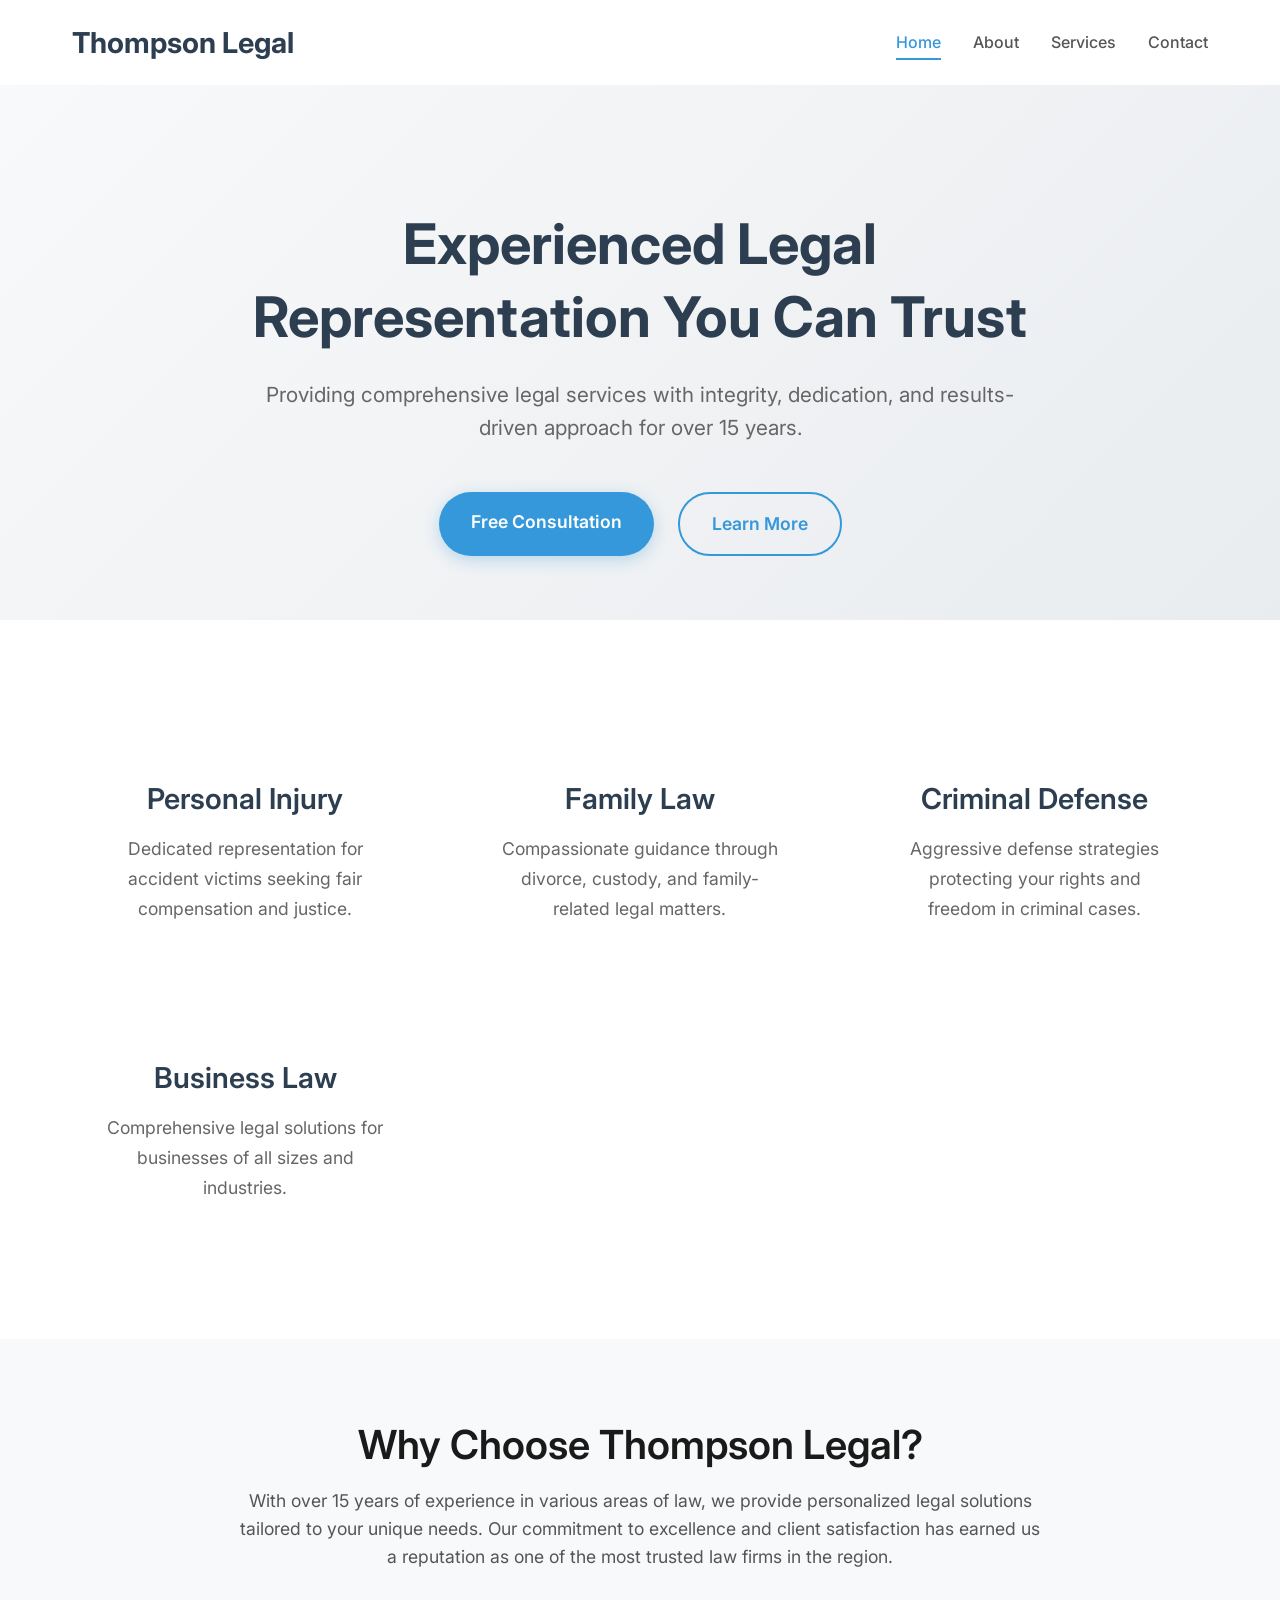
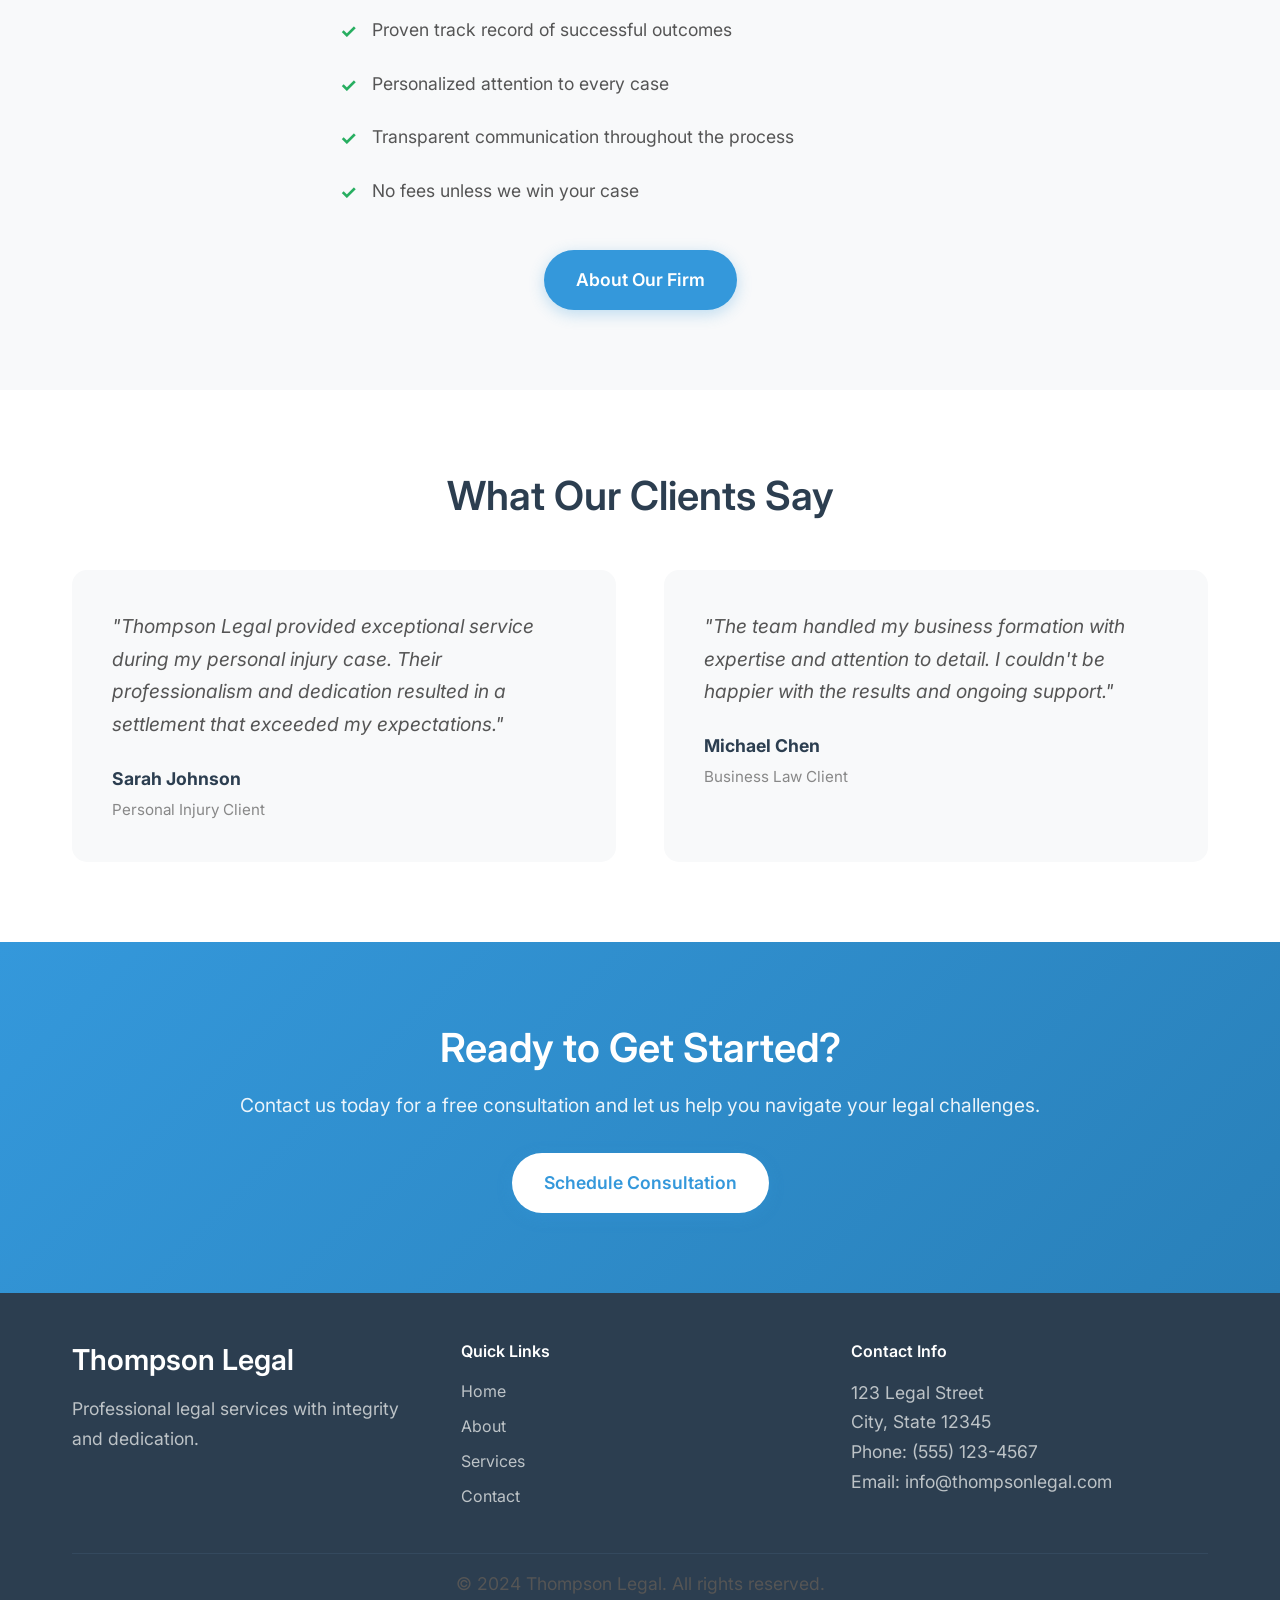
==== index.html @ a21ce9ec "Create complete lawyer website with responsive design and multiple pages Co-authored-by: clintonowus" ====
<!DOCTYPE html>
<html lang="en">
<head>
    <meta charset="UTF-8">
    <meta name="viewport" content="width=device-width, initial-scale=1.0">
    <title>Thompson Legal - Professional Legal Services</title>
    <link rel="stylesheet" href="css/style.css">
    <link href="https://fonts.googleapis.com/css2?family=Inter:wght@300;400;500;600;700&display=swap" rel="stylesheet">
</head>
<body>
    <header class="header">
        <nav class="nav">
            <div class="nav-brand">
                <h2>Thompson Legal</h2>
            </div>
            <ul class="nav-menu">
                <li><a href="index.html" class="nav-link active">Home</a></li>
                <li><a href="about.html" class="nav-link">About</a></li>
                <li><a href="services.html" class="nav-link">Services</a></li>
                <li><a href="contact.html" class="nav-link">Contact</a></li>
            </ul>
            <div class="nav-toggle">
                <span></span>
                <span></span>
                <span></span>
            </div>
        </nav>
    </header>

    <main>
        <section class="hero">
            <div class="container">
                <div class="hero-content">
                    <h1 class="hero-title">Experienced Legal Representation You Can Trust</h1>
                    <p class="hero-subtitle">Providing comprehensive legal services with integrity, dedication, and results-driven approach for over 15 years.</p>
                    <div class="hero-actions">
                        <a href="contact.html" class="btn-primary">Free Consultation</a>
                        <a href="about.html" class="btn-secondary">Learn More</a>
                    </div>
                </div>
            </div>
        </section>

        <section class="features">
            <div class="container">
                <div class="features-grid">
                    <div class="feature">
                        <h3>Personal Injury</h3>
                        <p>Dedicated representation for accident victims seeking fair compensation and justice.</p>
                    </div>
                    <div class="feature">
                        <h3>Family Law</h3>
                        <p>Compassionate guidance through divorce, custody, and family-related legal matters.</p>
                    </div>
                    <div class="feature">
                        <h3>Criminal Defense</h3>
                        <p>Aggressive defense strategies protecting your rights and freedom in criminal cases.</p>
                    </div>
                    <div class="feature">
                        <h3>Business Law</h3>
                        <p>Comprehensive legal solutions for businesses of all sizes and industries.</p>
                    </div>
                </div>
            </div>
        </section>

        <section class="about-preview">
            <div class="container">
                <div class="about-content">
                    <div class="about-text">
                        <h2>Why Choose Thompson Legal?</h2>
                        <p>With over 15 years of experience in various areas of law, we provide personalized legal solutions tailored to your unique needs. Our commitment to excellence and client satisfaction has earned us a reputation as one of the most trusted law firms in the region.</p>
                        <ul class="about-points">
                            <li>Proven track record of successful outcomes</li>
                            <li>Personalized attention to every case</li>
                            <li>Transparent communication throughout the process</li>
                            <li>No fees unless we win your case</li>
                        </ul>
                        <a href="about.html" class="btn-primary">About Our Firm</a>
                    </div>
                </div>
            </div>
        </section>

        <section class="testimonials">
            <div class="container">
                <h2 class="section-title">What Our Clients Say</h2>
                <div class="testimonials-grid">
                    <div class="testimonial">
                        <p>"Thompson Legal provided exceptional service during my personal injury case. Their professionalism and dedication resulted in a settlement that exceeded my expectations."</p>
                        <div class="testimonial-author">
                            <strong>Sarah Johnson</strong>
                            <span>Personal Injury Client</span>
                        </div>
                    </div>
                    <div class="testimonial">
                        <p>"The team handled my business formation with expertise and attention to detail. I couldn't be happier with the results and ongoing support."</p>
                        <div class="testimonial-author">
                            <strong>Michael Chen</strong>
                            <span>Business Law Client</span>
                        </div>
                    </div>
                </div>
            </div>
        </section>

        <section class="cta">
            <div class="container">
                <div class="cta-content">
                    <h2>Ready to Get Started?</h2>
                    <p>Contact us today for a free consultation and let us help you navigate your legal challenges.</p>
                    <a href="contact.html" class="btn-primary">Schedule Consultation</a>
                </div>
            </div>
        </section>
    </main>

    <footer class="footer">
        <div class="container">
            <div class="footer-content">
                <div class="footer-section">
                    <h3>Thompson Legal</h3>
                    <p>Professional legal services with integrity and dedication.</p>
                </div>
                <div class="footer-section">
                    <h4>Quick Links</h4>
                    <ul>
                        <li><a href="index.html">Home</a></li>
                        <li><a href="about.html">About</a></li>
                        <li><a href="services.html">Services</a></li>
                        <li><a href="contact.html">Contact</a></li>
                    </ul>
                </div>
                <div class="footer-section">
                    <h4>Contact Info</h4>
                    <p>123 Legal Street<br>City, State 12345<br>Phone: (555) 123-4567<br>Email: info@thompsonlegal.com</p>
                </div>
            </div>
            <div class="footer-bottom">
                <p>&copy; 2024 Thompson Legal. All rights reserved.</p>
            </div>
        </div>
    </footer>

    <script src="js/script.js"></script>
</body>
</html>
---- css/style.css ----
/* Reset and Base Styles */
* {
    margin: 0;
    padding: 0;
    box-sizing: border-box;
}

body {
    font-family: 'Inter', -apple-system, BlinkMacSystemFont, 'Segoe UI', Roboto, sans-serif;
    line-height: 1.6;
    color: #2c3e50;
    background-color: #ffffff;
    overflow-x: hidden;
}

/* Container */
.container {
    max-width: 1200px;
    margin: 0 auto;
    padding: 0 2rem;
}

/* Typography */
h1, h2, h3, h4, h5, h6 {
    font-weight: 600;
    line-height: 1.3;
    margin-bottom: 1rem;
    color: #1a1a1a;
}

h1 {
    font-size: 3.5rem;
    font-weight: 700;
}

h2 {
    font-size: 2.5rem;
}

h3 {
    font-size: 1.8rem;
}

p {
    margin-bottom: 1.5rem;
    color: #555;
    font-size: 1.1rem;
}

/* Header */
.header {
    background: rgba(255, 255, 255, 0.95);
    backdrop-filter: blur(10px);
    position: fixed;
    top: 0;
    width: 100%;
    z-index: 1000;
    padding: 0.5rem 0;
    transition: all 0.3s ease;
}

.nav {
    display: flex;
    justify-content: space-between;
    align-items: center;
    padding: 1rem 2rem;
    max-width: 1200px;
    margin: 0 auto;
}

.nav-brand h2 {
    color: #2c3e50;
    font-size: 1.8rem;
    font-weight: 700;
    margin: 0;
}

.nav-menu {
    display: flex;
    list-style: none;
    gap: 2rem;
}

.nav-link {
    text-decoration: none;
    color: #555;
    font-weight: 500;
    transition: color 0.3s ease;
    padding: 0.5rem 0;
    position: relative;
}

.nav-link:hover,
.nav-link.active {
    color: #3498db;
}

.nav-link::after {
    content: '';
    position: absolute;
    bottom: 0;
    left: 0;
    width: 0;
    height: 2px;
    background: #3498db;
    transition: width 0.3s ease;
}

.nav-link:hover::after,
.nav-link.active::after {
    width: 100%;
}

.nav-toggle {
    display: none;
    flex-direction: column;
    cursor: pointer;
}

.nav-toggle span {
    width: 25px;
    height: 3px;
    background: #2c3e50;
    margin: 3px 0;
    transition: 0.3s;
}

/* Hero Section */
.hero {
    background: linear-gradient(135deg, #f8f9fa 0%, #e9ecef 100%);
    padding: 8rem 0 4rem;
    margin-top: 80px;
    text-align: center;
}

.hero-content {
    max-width: 800px;
    margin: 0 auto;
}

.hero-title {
    margin-bottom: 1.5rem;
    color: #2c3e50;
}

.hero-subtitle {
    font-size: 1.3rem;
    margin-bottom: 3rem;
    color: #666;
    font-weight: 400;
}

.hero-actions {
    display: flex;
    gap: 1.5rem;
    justify-content: center;
    flex-wrap: wrap;
}

/* Buttons */
.btn-primary,
.btn-secondary {
    display: inline-block;
    padding: 1rem 2rem;
    text-decoration: none;
    font-weight: 600;
    border-radius: 50px;
    transition: all 0.3s ease;
    font-size: 1.1rem;
    border: none;
    cursor: pointer;
}

.btn-primary {
    background: #3498db;
    color: white;
    box-shadow: 0 4px 15px rgba(52, 152, 219, 0.3);
}

.btn-primary:hover {
    background: #2980b9;
    transform: translateY(-2px);
    box-shadow: 0 6px 20px rgba(52, 152, 219, 0.4);
}

.btn-secondary {
    background: transparent;
    color: #3498db;
    border: 2px solid #3498db;
}

.btn-secondary:hover {
    background: #3498db;
    color: white;
    transform: translateY(-2px);
}

/* Features Section */
.features {
    padding: 5rem 0;
    background: white;
}

.features-grid {
    display: grid;
    grid-template-columns: repeat(auto-fit, minmax(280px, 1fr));
    gap: 3rem;
    margin-top: 3rem;
}

.feature {
    text-align: center;
    padding: 2rem;
    transition: transform 0.3s ease;
}

.feature:hover {
    transform: translateY(-5px);
}

.feature h3 {
    color: #2c3e50;
    margin-bottom: 1rem;
}

.feature p {
    color: #666;
    line-height: 1.7;
}

/* About Preview */
.about-preview {
    padding: 5rem 0;
    background: #f8f9fa;
}

.about-content {
    max-width: 800px;
    margin: 0 auto;
    text-align: center;
}

.about-points {
    list-style: none;
    margin: 2rem 0;
    text-align: left;
    max-width: 600px;
    margin-left: auto;
    margin-right: auto;
}

.about-points li {
    padding: 0.8rem 0;
    padding-left: 2rem;
    position: relative;
    color: #555;
    font-size: 1.1rem;
}

.about-points li::before {
    content: '✓';
    position: absolute;
    left: 0;
    color: #27ae60;
    font-weight: bold;
    font-size: 1.2rem;
}

/* Testimonials */
.testimonials {
    padding: 5rem 0;
    background: white;
}

.section-title {
    text-align: center;
    margin-bottom: 3rem;
    color: #2c3e50;
}

.testimonials-grid {
    display: grid;
    grid-template-columns: repeat(auto-fit, minmax(400px, 1fr));
    gap: 3rem;
    margin-top: 3rem;
}

.testimonial {
    background: #f8f9fa;
    padding: 2.5rem;
    border-radius: 15px;
    transition: transform 0.3s ease;
}

.testimonial:hover {
    transform: translateY(-5px);
}

.testimonial p {
    font-style: italic;
    font-size: 1.2rem;
    margin-bottom: 1.5rem;
    color: #555;
    line-height: 1.7;
}

.testimonial-author strong {
    color: #2c3e50;
    font-size: 1.1rem;
}

.testimonial-author span {
    color: #888;
    font-size: 0.95rem;
    display: block;
    margin-top: 0.3rem;
}

/* CTA Section */
.cta {
    padding: 5rem 0;
    background: linear-gradient(135deg, #3498db 0%, #2980b9 100%);
    text-align: center;
    color: white;
}

.cta-content h2 {
    color: white;
    margin-bottom: 1rem;
}

.cta-content p {
    color: rgba(255, 255, 255, 0.9);
    font-size: 1.2rem;
    margin-bottom: 2rem;
}

.cta .btn-primary {
    background: white;
    color: #3498db;
}

.cta .btn-primary:hover {
    background: #f8f9fa;
    transform: translateY(-2px);
}

/* Footer */
.footer {
    background: #2c3e50;
    color: white;
    padding: 3rem 0 1rem;
}

.footer-content {
    display: grid;
    grid-template-columns: repeat(auto-fit, minmax(250px, 1fr));
    gap: 2rem;
    margin-bottom: 2rem;
}

.footer-section h3,
.footer-section h4 {
    color: white;
    margin-bottom: 1rem;
}

.footer-section p,
.footer-section li {
    color: #bdc3c7;
    line-height: 1.7;
}

.footer-section ul {
    list-style: none;
}

.footer-section ul li {
    margin-bottom: 0.5rem;
}

.footer-section a {
    color: #bdc3c7;
    text-decoration: none;
    transition: color 0.3s ease;
}

.footer-section a:hover {
    color: #3498db;
}

.footer-bottom {
    border-top: 1px solid #34495e;
    padding-top: 1rem;
    text-align: center;
    color: #95a5a6;
}

/* About Page Styles */
.about-detailed {
    padding: 5rem 0;
    background: white;
}

.about-intro {
    max-width: 800px;
    margin: 0 auto;
    text-align: center;
}

.team {
    padding: 5rem 0;
    background: #f8f9fa;
}

.team-grid {
    display: grid;
    grid-template-columns: repeat(auto-fit, minmax(350px, 1fr));
    gap: 3rem;
    margin-top: 3rem;
}

.team-member {
    background: white;
    padding: 2.5rem;
    border-radius: 15px;
    text-align: center;
    transition: transform 0.3s ease;
}

.team-member:hover {
    transform: translateY(-5px);
}

.team-member h3 {
    color: #2c3e50;
    margin-bottom: 0.5rem;
}

.team-member h4 {
    color: #3498db;
    font-size: 1.2rem;
    margin-bottom: 1rem;
}

.member-credentials {
    margin-top: 1.5rem;
    display: flex;
    flex-direction: column;
    gap: 0.5rem;
}

.member-credentials span {
    background: #e9ecef;
    padding: 0.3rem 0.8rem;
    border-radius: 20px;
    font-size: 0.9rem;
    color: #555;
}

.values {
    padding: 5rem 0;
    background: white;
}

.values-grid {
    display: grid;
    grid-template-columns: repeat(auto-fit, minmax(250px, 1fr));
    gap: 3rem;
    margin-top: 3rem;
}

.value {
    text-align: center;
    padding: 2rem;
}

.value h3 {
    color: #2c3e50;
    margin-bottom: 1rem;
}

.achievements {
    padding: 5rem 0;
    background: #f8f9fa;
}

.achievements-grid {
    display: grid;
    grid-template-columns: repeat(auto-fit, minmax(250px, 1fr));
    gap: 2rem;
    margin-top: 3rem;
}

.achievement {
    background: white;
    padding: 2rem;
    border-radius: 10px;
    text-align: center;
    transition: transform 0.3s ease;
}

.achievement:hover {
    transform: translateY(-3px);
}

.achievement h3 {
    color: #3498db;
    margin-bottom: 1rem;
    font-size: 1.3rem;
}

/* Services Page Styles */
.services-overview {
    padding: 5rem 0;
    background: white;
}

.service-detailed {
    margin-bottom: 4rem;
    padding-bottom: 3rem;
    border-bottom: 1px solid #e9ecef;
}

.service-detailed:last-child {
    border-bottom: none;
    margin-bottom: 0;
}

.service-detailed h2 {
    color: #2c3e50;
    margin-bottom: 1.5rem;
}

.service-features {
    display: grid;
    grid-template-columns: repeat(auto-fit, minmax(300px, 1fr));
    gap: 3rem;
    margin-top: 2rem;
}

.service-list ul,
.service-process ul,
.service-benefits ul,
.service-approach ul,
.service-value ul {
    list-style: none;
    margin-top: 1rem;
}

.service-list li,
.service-process li,
.service-benefits li,
.service-approach li,
.service-value li {
    padding: 0.5rem 0;
    padding-left: 1.5rem;
    position: relative;
    color: #555;
}

.service-list li::before,
.service-process li::before,
.service-benefits li::before,
.service-approach li::before,
.service-value li::before {
    content: '•';
    position: absolute;
    left: 0;
    color: #3498db;
    font-weight: bold;
    font-size: 1.2rem;
}

.consultation-info {
    padding: 5rem 0;
    background: #f8f9fa;
}

.consultation-details {
    display: grid;
    grid-template-columns: 2fr 1fr;
    gap: 4rem;
    margin-top: 3rem;
}

.consultation-list {
    list-style: none;
    margin: 2rem 0;
}

.consultation-list li {
    padding: 0.8rem 0;
    padding-left: 2rem;
    position: relative;
    color: #555;
}

.consultation-list li::before {
    content: '✓';
    position: absolute;
    left: 0;
    color: #27ae60;
    font-weight: bold;
}

.consultation-cta {
    background: white;
    padding: 2rem;
    border-radius: 15px;
    text-align: center;
}

.contact-options {
    display: flex;
    flex-direction: column;
    gap: 1rem;
    margin-top: 2rem;
}

/* Contact Page Styles */
.contact-main {
    padding: 5rem 0;
    background: white;
}

.contact-grid {
    display: grid;
    grid-template-columns: 1fr 1fr;
    gap: 4rem;
    margin-top: 3rem;
}

.contact-details {
    margin-top: 2rem;
}

.contact-item {
    margin-bottom: 2rem;
    padding-bottom: 1.5rem;
    border-bottom: 1px solid #e9ecef;
}

.contact-item:last-child {
    border-bottom: none;
}

.contact-item h3 {
    color: #2c3e50;
    margin-bottom: 0.5rem;
    font-size: 1.2rem;
}

.contact-item a {
    color: #3498db;
    text-decoration: none;
}

.contact-item a:hover {
    text-decoration: underline;
}

.emergency-contact {
    background: #f8f9fa;
    padding: 2rem;
    border-radius: 10px;
    margin-top: 2rem;
}

.emergency-contact h3 {
    color: #e74c3c;
    margin-bottom: 1rem;
}

/* Contact Form Styles */
.contact-form {
    background: #f8f9fa;
    padding: 2.5rem;
    border-radius: 15px;
}

.form-group {
    margin-bottom: 1.5rem;
}

.form-group label {
    display: block;
    margin-bottom: 0.5rem;
    color: #2c3e50;
    font-weight: 500;
}

.form-group input,
.form-group select,
.form-group textarea {
    width: 100%;
    padding: 1rem;
    border: 2px solid #e9ecef;
    border-radius: 8px;
    font-size: 1rem;
    transition: border-color 0.3s ease;
    font-family: 'Inter', sans-serif;
}

.form-group input:focus,
.form-group select:focus,
.form-group textarea:focus {
    outline: none;
    border-color: #3498db;
}

.form-group textarea {
    resize: vertical;
    min-height: 120px;
}

.checkbox-group {
    display: flex;
    align-items: flex-start;
    gap: 1rem;
}

.checkbox-label {
    display: flex;
    align-items: flex-start;
    gap: 0.8rem;
    cursor: pointer;
    font-size: 0.95rem;
    line-height: 1.5;
}

.checkbox-label input[type="checkbox"] {
    width: auto;
    margin: 0;
}

.form-submit {
    width: 100%;
    margin-top: 1rem;
}

.consultation-reminder {
    padding: 5rem 0;
    background: #f8f9fa;
}

.consultation-content {
    text-align: center;
    max-width: 800px;
    margin: 0 auto;
}

.consultation-benefits {
    display: grid;
    grid-template-columns: repeat(auto-fit, minmax(200px, 1fr));
    gap: 2rem;
    margin-top: 3rem;
}

.benefit {
    background: white;
    padding: 2rem;
    border-radius: 10px;
    text-align: center;
}

.benefit h3 {
    color: #3498db;
    margin-bottom: 1rem;
}

/* Responsive Design */
@media (max-width: 768px) {
    .nav-menu {
        position: fixed;
        left: -100%;
        top: 70px;
        flex-direction: column;
        background-color: white;
        width: 100%;
        text-align: center;
        transition: 0.3s;
        box-shadow: 0 10px 27px rgba(0, 0, 0, 0.05);
        padding: 2rem 0;
    }

    .nav-menu.active {
        left: 0;
    }

    .nav-toggle {
        display: flex;
    }

    .hero {
        padding: 6rem 0 3rem;
    }

    .hero-title {
        font-size: 2.5rem;
    }

    .hero-subtitle {
        font-size: 1.1rem;
    }

    .hero-actions {
        flex-direction: column;
        align-items: center;
    }

    .btn-primary,
    .btn-secondary {
        width: 200px;
    }

    .features-grid {
        grid-template-columns: 1fr;
        gap: 2rem;
    }

    .testimonials-grid {
        grid-template-columns: 1fr;
        gap: 2rem;
    }

    .team-grid {
        grid-template-columns: 1fr;
        gap: 2rem;
    }

    .consultation-details {
        grid-template-columns: 1fr;
        gap: 2rem;
    }

    .contact-grid {
        grid-template-columns: 1fr;
        gap: 3rem;
    }

    .service-features {
        grid-template-columns: 1fr;
        gap: 2rem;
    }

    .consultation-benefits {
        grid-template-columns: 1fr;
        gap: 1.5rem;
    }

    .contact-options {
        flex-direction: column;
    }

    .container {
        padding: 0 1rem;
    }
}

@media (max-width: 480px) {
    .hero-title {
        font-size: 2rem;
    }

    h2 {
        font-size: 2rem;
    }

    .testimonial {
        padding: 1.5rem;
    }

    .about-points {
        text-align: center;
    }

    .team-member {
        padding: 1.5rem;
    }

    .contact-form {
        padding: 1.5rem;
    }

    .member-credentials {
        align-items: center;
    }
}
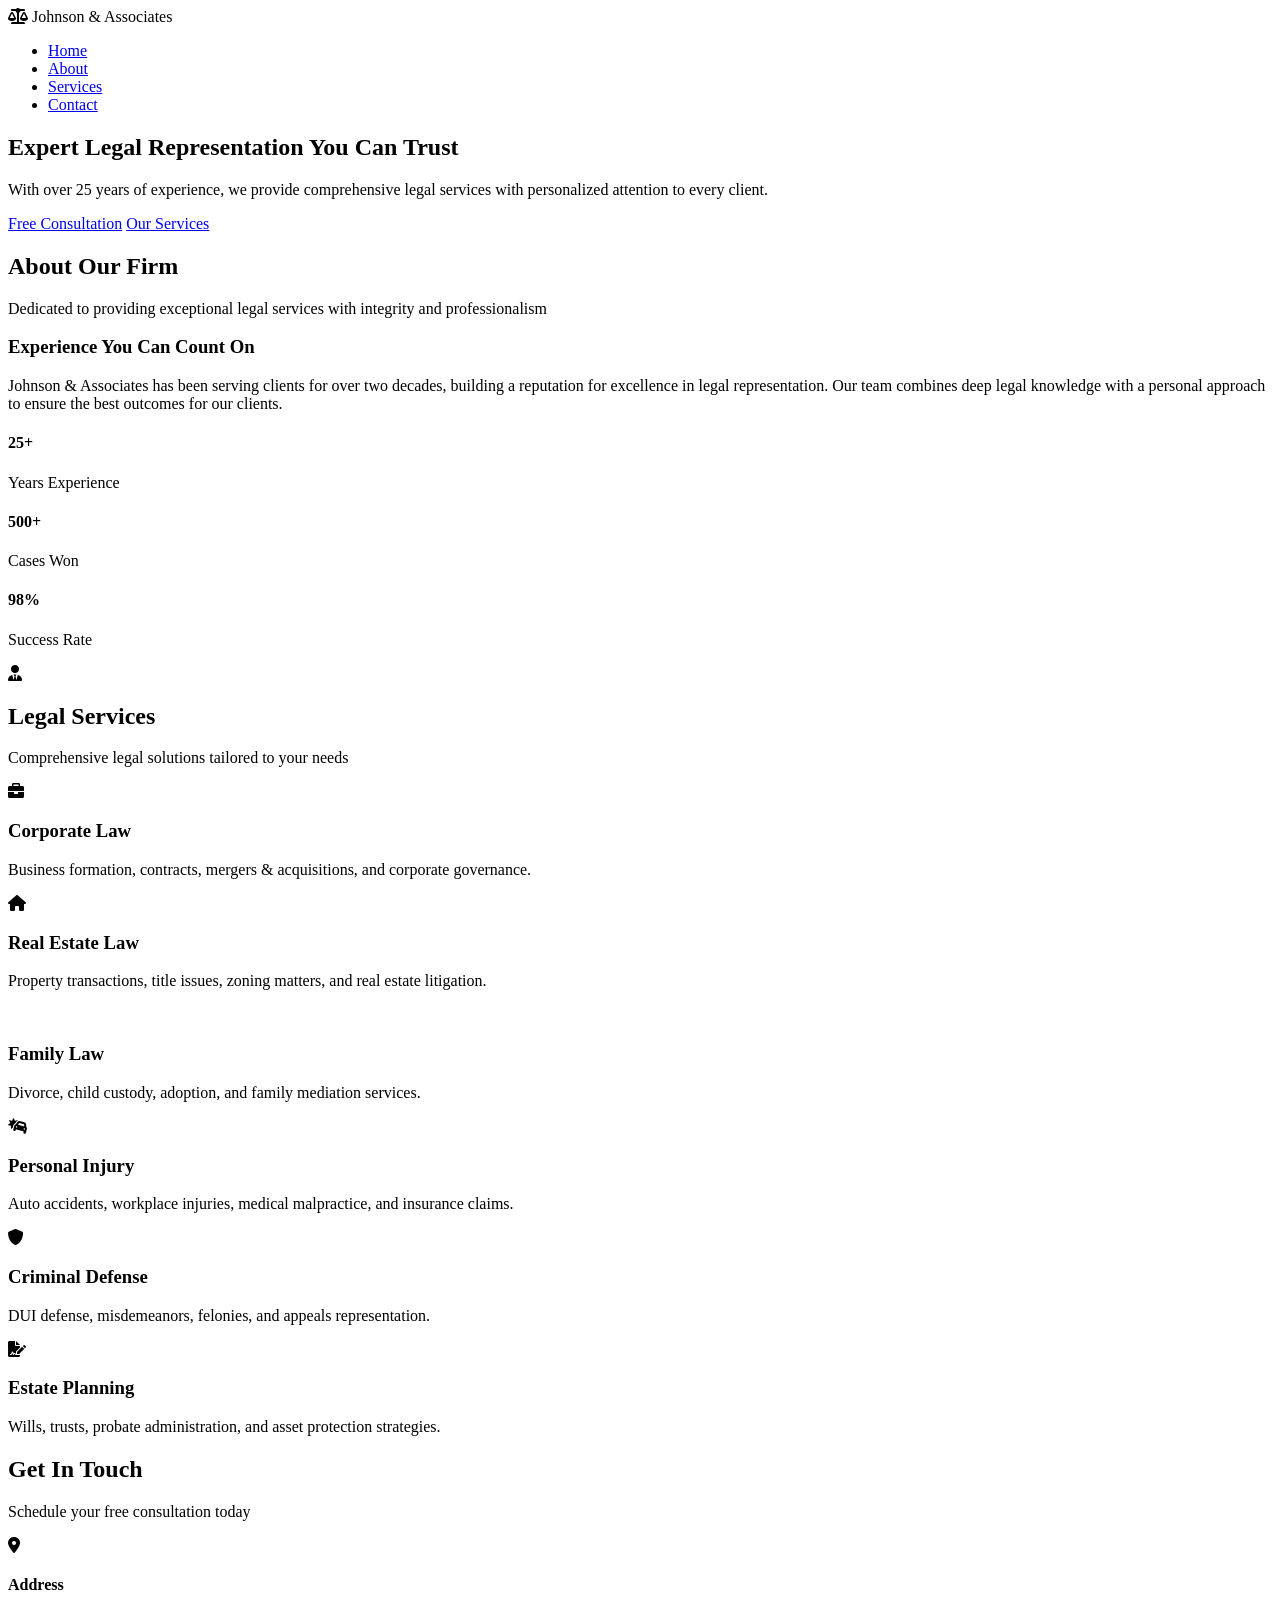
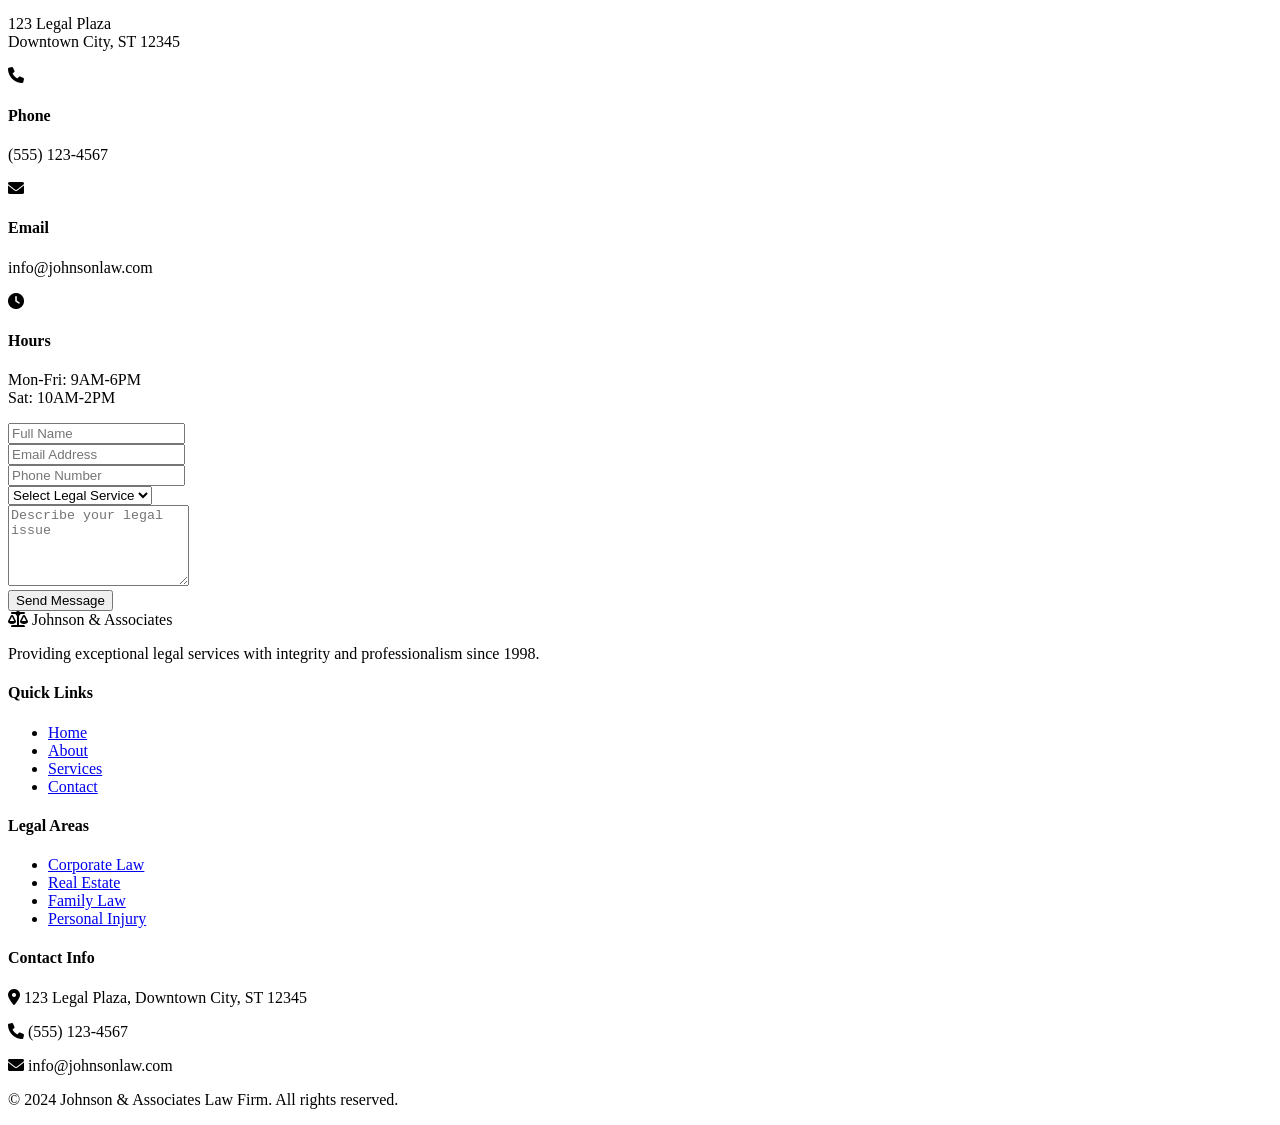
==== commit 794b8f19: "Changes from background composer bc-be1746e5-b988-49b1-b222-10f0da9a8b8a" ====
--- a/index.html
+++ b/index.html
@@ -3,145 +3,236 @@
 <head>
     <meta charset="UTF-8">
     <meta name="viewport" content="width=device-width, initial-scale=1.0">
-    <title>Thompson Legal - Professional Legal Services</title>
-    <link rel="stylesheet" href="css/style.css">
+    <title>Johnson & Associates Law Firm</title>
+    <link rel="stylesheet" href="styles.css">
     <link href="https://fonts.googleapis.com/css2?family=Inter:wght@300;400;500;600;700&display=swap" rel="stylesheet">
+    <link rel="stylesheet" href="https://cdnjs.cloudflare.com/ajax/libs/font-awesome/6.0.0/css/all.min.css">
 </head>
 <body>
+    <!-- Header -->
     <header class="header">
-        <nav class="nav">
+        <div class="container">
             <div class="nav-brand">
-                <h2>Thompson Legal</h2>
-            </div>
-            <ul class="nav-menu">
-                <li><a href="index.html" class="nav-link active">Home</a></li>
-                <li><a href="about.html" class="nav-link">About</a></li>
-                <li><a href="services.html" class="nav-link">Services</a></li>
-                <li><a href="contact.html" class="nav-link">Contact</a></li>
-            </ul>
-            <div class="nav-toggle">
-                <span></span>
-                <span></span>
-                <span></span>
-            </div>
-        </nav>
+                <i class="fas fa-balance-scale"></i>
+                <span>Johnson & Associates</span>
+            </div>
+            <nav class="nav">
+                <ul class="nav-menu">
+                    <li><a href="#home" class="nav-link">Home</a></li>
+                    <li><a href="#about" class="nav-link">About</a></li>
+                    <li><a href="#services" class="nav-link">Services</a></li>
+                    <li><a href="#contact" class="nav-link">Contact</a></li>
+                </ul>
+                <div class="hamburger">
+                    <span></span>
+                    <span></span>
+                    <span></span>
+                </div>
+            </nav>
+        </div>
     </header>
 
-    <main>
-        <section class="hero">
-            <div class="container">
-                <div class="hero-content">
-                    <h1 class="hero-title">Experienced Legal Representation You Can Trust</h1>
-                    <p class="hero-subtitle">Providing comprehensive legal services with integrity, dedication, and results-driven approach for over 15 years.</p>
-                    <div class="hero-actions">
-                        <a href="contact.html" class="btn-primary">Free Consultation</a>
-                        <a href="about.html" class="btn-secondary">Learn More</a>
-                    </div>
-                </div>
-            </div>
-        </section>
-
-        <section class="features">
-            <div class="container">
-                <div class="features-grid">
-                    <div class="feature">
-                        <h3>Personal Injury</h3>
-                        <p>Dedicated representation for accident victims seeking fair compensation and justice.</p>
-                    </div>
-                    <div class="feature">
-                        <h3>Family Law</h3>
-                        <p>Compassionate guidance through divorce, custody, and family-related legal matters.</p>
-                    </div>
-                    <div class="feature">
-                        <h3>Criminal Defense</h3>
-                        <p>Aggressive defense strategies protecting your rights and freedom in criminal cases.</p>
-                    </div>
-                    <div class="feature">
-                        <h3>Business Law</h3>
-                        <p>Comprehensive legal solutions for businesses of all sizes and industries.</p>
-                    </div>
-                </div>
-            </div>
-        </section>
-
-        <section class="about-preview">
-            <div class="container">
-                <div class="about-content">
-                    <div class="about-text">
-                        <h2>Why Choose Thompson Legal?</h2>
-                        <p>With over 15 years of experience in various areas of law, we provide personalized legal solutions tailored to your unique needs. Our commitment to excellence and client satisfaction has earned us a reputation as one of the most trusted law firms in the region.</p>
-                        <ul class="about-points">
-                            <li>Proven track record of successful outcomes</li>
-                            <li>Personalized attention to every case</li>
-                            <li>Transparent communication throughout the process</li>
-                            <li>No fees unless we win your case</li>
-                        </ul>
-                        <a href="about.html" class="btn-primary">About Our Firm</a>
-                    </div>
-                </div>
-            </div>
-        </section>
-
-        <section class="testimonials">
-            <div class="container">
-                <h2 class="section-title">What Our Clients Say</h2>
-                <div class="testimonials-grid">
-                    <div class="testimonial">
-                        <p>"Thompson Legal provided exceptional service during my personal injury case. Their professionalism and dedication resulted in a settlement that exceeded my expectations."</p>
-                        <div class="testimonial-author">
-                            <strong>Sarah Johnson</strong>
-                            <span>Personal Injury Client</span>
-                        </div>
-                    </div>
-                    <div class="testimonial">
-                        <p>"The team handled my business formation with expertise and attention to detail. I couldn't be happier with the results and ongoing support."</p>
-                        <div class="testimonial-author">
-                            <strong>Michael Chen</strong>
-                            <span>Business Law Client</span>
-                        </div>
-                    </div>
-                </div>
-            </div>
-        </section>
-
-        <section class="cta">
-            <div class="container">
-                <div class="cta-content">
-                    <h2>Ready to Get Started?</h2>
-                    <p>Contact us today for a free consultation and let us help you navigate your legal challenges.</p>
-                    <a href="contact.html" class="btn-primary">Schedule Consultation</a>
-                </div>
-            </div>
-        </section>
-    </main>
-
+    <!-- Hero Section -->
+    <section id="home" class="hero">
+        <div class="container">
+            <div class="hero-content">
+                <h1>Expert Legal Representation You Can Trust</h1>
+                <p>With over 25 years of experience, we provide comprehensive legal services with personalized attention to every client.</p>
+                <div class="hero-buttons">
+                    <a href="#contact" class="btn btn-primary">Free Consultation</a>
+                    <a href="#services" class="btn btn-secondary">Our Services</a>
+                </div>
+            </div>
+        </div>
+    </section>
+
+    <!-- About Section -->
+    <section id="about" class="about">
+        <div class="container">
+            <div class="section-header">
+                <h2>About Our Firm</h2>
+                <p>Dedicated to providing exceptional legal services with integrity and professionalism</p>
+            </div>
+            <div class="about-content">
+                <div class="about-text">
+                    <h3>Experience You Can Count On</h3>
+                    <p>Johnson & Associates has been serving clients for over two decades, building a reputation for excellence in legal representation. Our team combines deep legal knowledge with a personal approach to ensure the best outcomes for our clients.</p>
+                    <div class="stats">
+                        <div class="stat">
+                            <h4>25+</h4>
+                            <p>Years Experience</p>
+                        </div>
+                        <div class="stat">
+                            <h4>500+</h4>
+                            <p>Cases Won</p>
+                        </div>
+                        <div class="stat">
+                            <h4>98%</h4>
+                            <p>Success Rate</p>
+                        </div>
+                    </div>
+                </div>
+                <div class="about-image">
+                    <div class="placeholder-image">
+                        <i class="fas fa-user-tie"></i>
+                    </div>
+                </div>
+            </div>
+        </div>
+    </section>
+
+    <!-- Services Section -->
+    <section id="services" class="services">
+        <div class="container">
+            <div class="section-header">
+                <h2>Legal Services</h2>
+                <p>Comprehensive legal solutions tailored to your needs</p>
+            </div>
+            <div class="services-grid">
+                <div class="service-card">
+                    <i class="fas fa-briefcase"></i>
+                    <h3>Corporate Law</h3>
+                    <p>Business formation, contracts, mergers & acquisitions, and corporate governance.</p>
+                </div>
+                <div class="service-card">
+                    <i class="fas fa-home"></i>
+                    <h3>Real Estate Law</h3>
+                    <p>Property transactions, title issues, zoning matters, and real estate litigation.</p>
+                </div>
+                <div class="service-card">
+                    <i class="fas fa-family"></i>
+                    <h3>Family Law</h3>
+                    <p>Divorce, child custody, adoption, and family mediation services.</p>
+                </div>
+                <div class="service-card">
+                    <i class="fas fa-car-crash"></i>
+                    <h3>Personal Injury</h3>
+                    <p>Auto accidents, workplace injuries, medical malpractice, and insurance claims.</p>
+                </div>
+                <div class="service-card">
+                    <i class="fas fa-shield-alt"></i>
+                    <h3>Criminal Defense</h3>
+                    <p>DUI defense, misdemeanors, felonies, and appeals representation.</p>
+                </div>
+                <div class="service-card">
+                    <i class="fas fa-file-signature"></i>
+                    <h3>Estate Planning</h3>
+                    <p>Wills, trusts, probate administration, and asset protection strategies.</p>
+                </div>
+            </div>
+        </div>
+    </section>
+
+    <!-- Contact Section -->
+    <section id="contact" class="contact">
+        <div class="container">
+            <div class="section-header">
+                <h2>Get In Touch</h2>
+                <p>Schedule your free consultation today</p>
+            </div>
+            <div class="contact-content">
+                <div class="contact-info">
+                    <div class="contact-item">
+                        <i class="fas fa-map-marker-alt"></i>
+                        <div>
+                            <h4>Address</h4>
+                            <p>123 Legal Plaza<br>Downtown City, ST 12345</p>
+                        </div>
+                    </div>
+                    <div class="contact-item">
+                        <i class="fas fa-phone"></i>
+                        <div>
+                            <h4>Phone</h4>
+                            <p>(555) 123-4567</p>
+                        </div>
+                    </div>
+                    <div class="contact-item">
+                        <i class="fas fa-envelope"></i>
+                        <div>
+                            <h4>Email</h4>
+                            <p>info@johnsonlaw.com</p>
+                        </div>
+                    </div>
+                    <div class="contact-item">
+                        <i class="fas fa-clock"></i>
+                        <div>
+                            <h4>Hours</h4>
+                            <p>Mon-Fri: 9AM-6PM<br>Sat: 10AM-2PM</p>
+                        </div>
+                    </div>
+                </div>
+                <form class="contact-form">
+                    <div class="form-group">
+                        <input type="text" id="name" name="name" placeholder="Full Name" required>
+                    </div>
+                    <div class="form-group">
+                        <input type="email" id="email" name="email" placeholder="Email Address" required>
+                    </div>
+                    <div class="form-group">
+                        <input type="tel" id="phone" name="phone" placeholder="Phone Number">
+                    </div>
+                    <div class="form-group">
+                        <select id="service" name="service" required>
+                            <option value="">Select Legal Service</option>
+                            <option value="corporate">Corporate Law</option>
+                            <option value="real-estate">Real Estate Law</option>
+                            <option value="family">Family Law</option>
+                            <option value="personal-injury">Personal Injury</option>
+                            <option value="criminal">Criminal Defense</option>
+                            <option value="estate">Estate Planning</option>
+                        </select>
+                    </div>
+                    <div class="form-group">
+                        <textarea id="message" name="message" placeholder="Describe your legal issue" rows="5" required></textarea>
+                    </div>
+                    <button type="submit" class="btn btn-primary">Send Message</button>
+                </form>
+            </div>
+        </div>
+    </section>
+
+    <!-- Footer -->
     <footer class="footer">
         <div class="container">
             <div class="footer-content">
                 <div class="footer-section">
-                    <h3>Thompson Legal</h3>
-                    <p>Professional legal services with integrity and dedication.</p>
+                    <div class="footer-brand">
+                        <i class="fas fa-balance-scale"></i>
+                        <span>Johnson & Associates</span>
+                    </div>
+                    <p>Providing exceptional legal services with integrity and professionalism since 1998.</p>
                 </div>
                 <div class="footer-section">
                     <h4>Quick Links</h4>
                     <ul>
-                        <li><a href="index.html">Home</a></li>
-                        <li><a href="about.html">About</a></li>
-                        <li><a href="services.html">Services</a></li>
-                        <li><a href="contact.html">Contact</a></li>
+                        <li><a href="#home">Home</a></li>
+                        <li><a href="#about">About</a></li>
+                        <li><a href="#services">Services</a></li>
+                        <li><a href="#contact">Contact</a></li>
                     </ul>
                 </div>
                 <div class="footer-section">
+                    <h4>Legal Areas</h4>
+                    <ul>
+                        <li><a href="#">Corporate Law</a></li>
+                        <li><a href="#">Real Estate</a></li>
+                        <li><a href="#">Family Law</a></li>
+                        <li><a href="#">Personal Injury</a></li>
+                    </ul>
+                </div>
+                <div class="footer-section">
                     <h4>Contact Info</h4>
-                    <p>123 Legal Street<br>City, State 12345<br>Phone: (555) 123-4567<br>Email: info@thompsonlegal.com</p>
+                    <p><i class="fas fa-map-marker-alt"></i> 123 Legal Plaza, Downtown City, ST 12345</p>
+                    <p><i class="fas fa-phone"></i> (555) 123-4567</p>
+                    <p><i class="fas fa-envelope"></i> info@johnsonlaw.com</p>
                 </div>
             </div>
             <div class="footer-bottom">
-                <p>&copy; 2024 Thompson Legal. All rights reserved.</p>
+                <p>&copy; 2024 Johnson & Associates Law Firm. All rights reserved.</p>
             </div>
         </div>
     </footer>
 
-    <script src="js/script.js"></script>
+    <script src="script.js"></script>
 </body>
 </html>
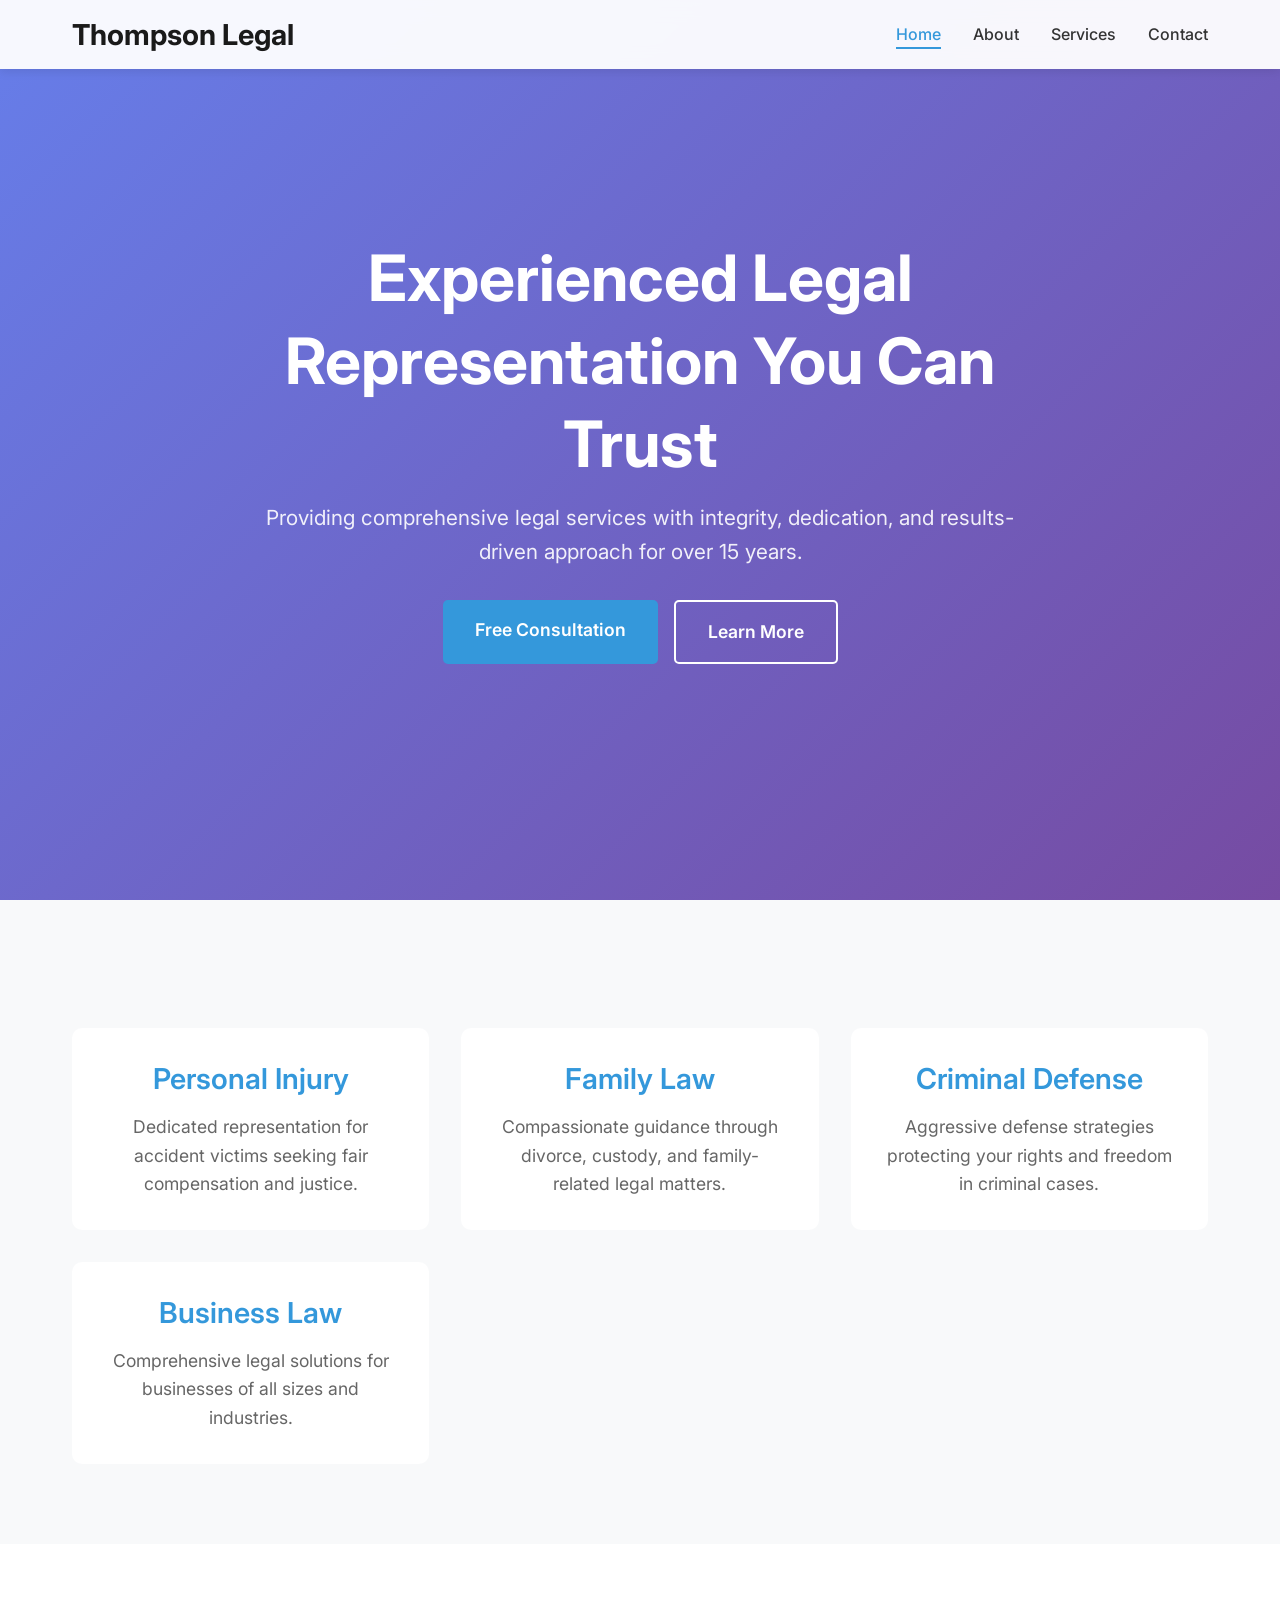
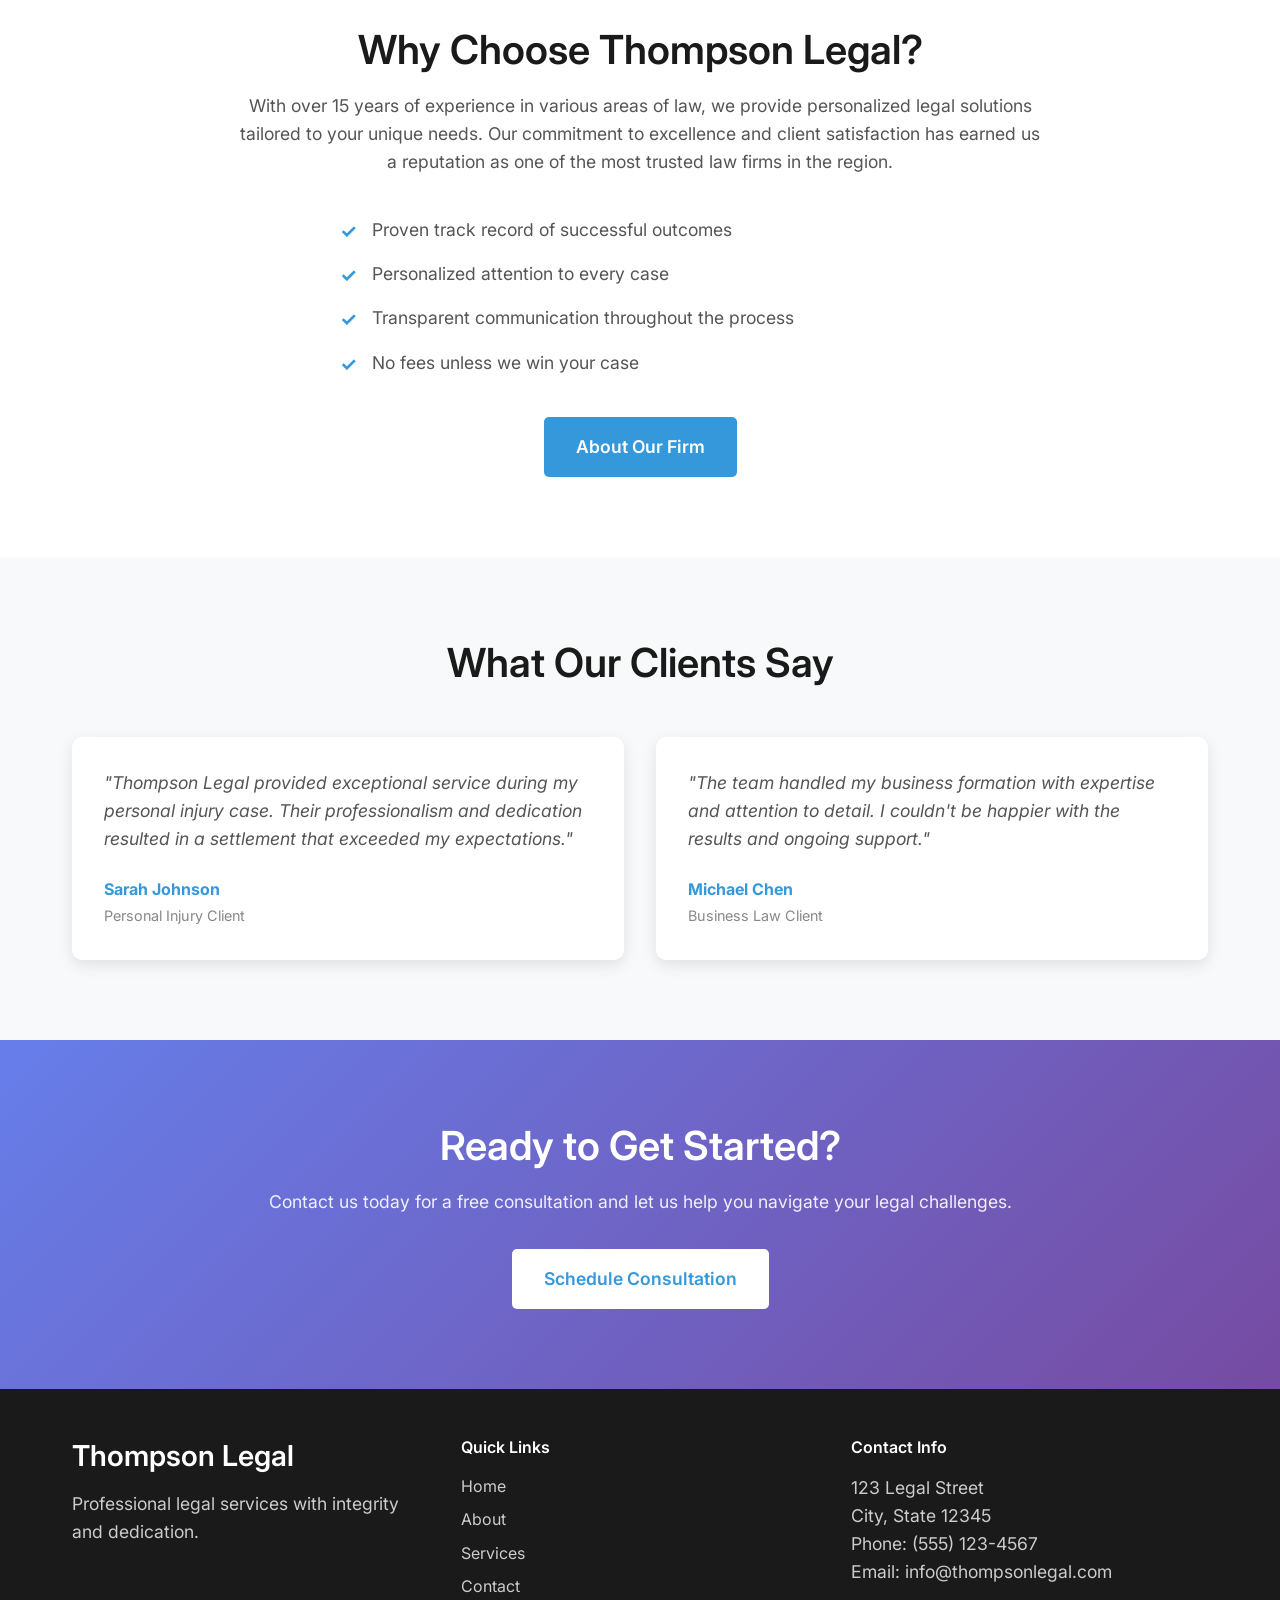
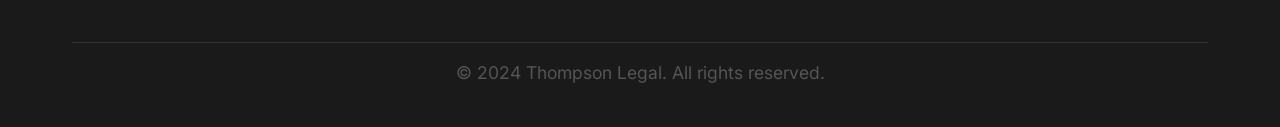
==== commit c8347145: "Add comprehensive documentation and enhance website with detailed comments Co-authored-by: clintonow" ====
--- a/index.html
+++ b/index.html
@@ -1,238 +1,203 @@
 <!DOCTYPE html>
 <html lang="en">
 <head>
+    <!-- Meta tags for proper document structure and responsive design -->
     <meta charset="UTF-8">
     <meta name="viewport" content="width=device-width, initial-scale=1.0">
-    <title>Johnson & Associates Law Firm</title>
-    <link rel="stylesheet" href="styles.css">
+    
+    <!-- Page title for SEO and browser tab -->
+    <title>Thompson Legal - Professional Legal Services</title>
+    
+    <!-- External stylesheets -->
+    <link rel="stylesheet" href="css/style.css">
+    <!-- Google Fonts for professional typography -->
     <link href="https://fonts.googleapis.com/css2?family=Inter:wght@300;400;500;600;700&display=swap" rel="stylesheet">
-    <link rel="stylesheet" href="https://cdnjs.cloudflare.com/ajax/libs/font-awesome/6.0.0/css/all.min.css">
 </head>
 <body>
-    <!-- Header -->
+    <!-- HEADER SECTION: Main navigation and branding -->
     <header class="header">
-        <div class="container">
+        <nav class="nav">
+            <!-- Brand/Logo section -->
             <div class="nav-brand">
-                <i class="fas fa-balance-scale"></i>
-                <span>Johnson & Associates</span>
-            </div>
-            <nav class="nav">
-                <ul class="nav-menu">
-                    <li><a href="#home" class="nav-link">Home</a></li>
-                    <li><a href="#about" class="nav-link">About</a></li>
-                    <li><a href="#services" class="nav-link">Services</a></li>
-                    <li><a href="#contact" class="nav-link">Contact</a></li>
-                </ul>
-                <div class="hamburger">
-                    <span></span>
-                    <span></span>
-                    <span></span>
-                </div>
-            </nav>
-        </div>
+                <h2>Thompson Legal</h2>
+            </div>
+            
+            <!-- Main navigation menu -->
+            <ul class="nav-menu">
+                <li><a href="index.html" class="nav-link active">Home</a></li>
+                <li><a href="about.html" class="nav-link">About</a></li>
+                <li><a href="services.html" class="nav-link">Services</a></li>
+                <li><a href="contact.html" class="nav-link">Contact</a></li>
+            </ul>
+            
+            <!-- Mobile hamburger menu toggle -->
+            <div class="nav-toggle">
+                <span></span>
+                <span></span>
+                <span></span>
+            </div>
+        </nav>
     </header>
 
-    <!-- Hero Section -->
-    <section id="home" class="hero">
-        <div class="container">
-            <div class="hero-content">
-                <h1>Expert Legal Representation You Can Trust</h1>
-                <p>With over 25 years of experience, we provide comprehensive legal services with personalized attention to every client.</p>
-                <div class="hero-buttons">
-                    <a href="#contact" class="btn btn-primary">Free Consultation</a>
-                    <a href="#services" class="btn btn-secondary">Our Services</a>
-                </div>
-            </div>
-        </div>
-    </section>
-
-    <!-- About Section -->
-    <section id="about" class="about">
-        <div class="container">
-            <div class="section-header">
-                <h2>About Our Firm</h2>
-                <p>Dedicated to providing exceptional legal services with integrity and professionalism</p>
-            </div>
-            <div class="about-content">
-                <div class="about-text">
-                    <h3>Experience You Can Count On</h3>
-                    <p>Johnson & Associates has been serving clients for over two decades, building a reputation for excellence in legal representation. Our team combines deep legal knowledge with a personal approach to ensure the best outcomes for our clients.</p>
-                    <div class="stats">
-                        <div class="stat">
-                            <h4>25+</h4>
-                            <p>Years Experience</p>
+    <!-- MAIN CONTENT AREA -->
+    <main>
+        <!-- HERO SECTION: Primary call-to-action and value proposition -->
+        <section class="hero">
+            <div class="container">
+                <div class="hero-content">
+                    <!-- Main headline - should be compelling and clear -->
+                    <h1 class="hero-title">Experienced Legal Representation You Can Trust</h1>
+                    
+                    <!-- Supporting text that reinforces the value proposition -->
+                    <p class="hero-subtitle">Providing comprehensive legal services with integrity, dedication, and results-driven approach for over 15 years.</p>
+                    
+                    <!-- Call-to-action buttons for primary and secondary actions -->
+                    <div class="hero-actions">
+                        <a href="contact.html" class="btn-primary">Free Consultation</a>
+                        <a href="about.html" class="btn-secondary">Learn More</a>
+                    </div>
+                </div>
+            </div>
+        </section>
+
+        <!-- FEATURES SECTION: Key practice areas and services -->
+        <section class="features">
+            <div class="container">
+                <div class="features-grid">
+                    <!-- Personal Injury practice area -->
+                    <div class="feature">
+                        <h3>Personal Injury</h3>
+                        <p>Dedicated representation for accident victims seeking fair compensation and justice.</p>
+                    </div>
+                    
+                    <!-- Family Law practice area -->
+                    <div class="feature">
+                        <h3>Family Law</h3>
+                        <p>Compassionate guidance through divorce, custody, and family-related legal matters.</p>
+                    </div>
+                    
+                    <!-- Criminal Defense practice area -->
+                    <div class="feature">
+                        <h3>Criminal Defense</h3>
+                        <p>Aggressive defense strategies protecting your rights and freedom in criminal cases.</p>
+                    </div>
+                    
+                    <!-- Business Law practice area -->
+                    <div class="feature">
+                        <h3>Business Law</h3>
+                        <p>Comprehensive legal solutions for businesses of all sizes and industries.</p>
+                    </div>
+                </div>
+            </div>
+        </section>
+
+        <!-- ABOUT PREVIEW SECTION: Why choose this law firm -->
+        <section class="about-preview">
+            <div class="container">
+                <div class="about-content">
+                    <div class="about-text">
+                        <!-- Section headline -->
+                        <h2>Why Choose Thompson Legal?</h2>
+                        
+                        <!-- Main description paragraph -->
+                        <p>With over 15 years of experience in various areas of law, we provide personalized legal solutions tailored to your unique needs. Our commitment to excellence and client satisfaction has earned us a reputation as one of the most trusted law firms in the region.</p>
+                        
+                        <!-- Key differentiators list -->
+                        <ul class="about-points">
+                            <li>Proven track record of successful outcomes</li>
+                            <li>Personalized attention to every case</li>
+                            <li>Transparent communication throughout the process</li>
+                            <li>No fees unless we win your case</li>
+                        </ul>
+                        
+                        <!-- Link to detailed about page -->
+                        <a href="about.html" class="btn-primary">About Our Firm</a>
+                    </div>
+                </div>
+            </div>
+        </section>
+
+        <!-- TESTIMONIALS SECTION: Social proof and client reviews -->
+        <section class="testimonials">
+            <div class="container">
+                <!-- Section title -->
+                <h2 class="section-title">What Our Clients Say</h2>
+                
+                <div class="testimonials-grid">
+                    <!-- First testimonial - Personal Injury case -->
+                    <div class="testimonial">
+                        <p>"Thompson Legal provided exceptional service during my personal injury case. Their professionalism and dedication resulted in a settlement that exceeded my expectations."</p>
+                        <div class="testimonial-author">
+                            <strong>Sarah Johnson</strong>
+                            <span>Personal Injury Client</span>
                         </div>
-                        <div class="stat">
-                            <h4>500+</h4>
-                            <p>Cases Won</p>
+                    </div>
+                    
+                    <!-- Second testimonial - Business Law case -->
+                    <div class="testimonial">
+                        <p>"The team handled my business formation with expertise and attention to detail. I couldn't be happier with the results and ongoing support."</p>
+                        <div class="testimonial-author">
+                            <strong>Michael Chen</strong>
+                            <span>Business Law Client</span>
                         </div>
-                        <div class="stat">
-                            <h4>98%</h4>
-                            <p>Success Rate</p>
-                        </div>
-                    </div>
-                </div>
-                <div class="about-image">
-                    <div class="placeholder-image">
-                        <i class="fas fa-user-tie"></i>
-                    </div>
-                </div>
-            </div>
-        </div>
-    </section>
-
-    <!-- Services Section -->
-    <section id="services" class="services">
-        <div class="container">
-            <div class="section-header">
-                <h2>Legal Services</h2>
-                <p>Comprehensive legal solutions tailored to your needs</p>
-            </div>
-            <div class="services-grid">
-                <div class="service-card">
-                    <i class="fas fa-briefcase"></i>
-                    <h3>Corporate Law</h3>
-                    <p>Business formation, contracts, mergers & acquisitions, and corporate governance.</p>
-                </div>
-                <div class="service-card">
-                    <i class="fas fa-home"></i>
-                    <h3>Real Estate Law</h3>
-                    <p>Property transactions, title issues, zoning matters, and real estate litigation.</p>
-                </div>
-                <div class="service-card">
-                    <i class="fas fa-family"></i>
-                    <h3>Family Law</h3>
-                    <p>Divorce, child custody, adoption, and family mediation services.</p>
-                </div>
-                <div class="service-card">
-                    <i class="fas fa-car-crash"></i>
-                    <h3>Personal Injury</h3>
-                    <p>Auto accidents, workplace injuries, medical malpractice, and insurance claims.</p>
-                </div>
-                <div class="service-card">
-                    <i class="fas fa-shield-alt"></i>
-                    <h3>Criminal Defense</h3>
-                    <p>DUI defense, misdemeanors, felonies, and appeals representation.</p>
-                </div>
-                <div class="service-card">
-                    <i class="fas fa-file-signature"></i>
-                    <h3>Estate Planning</h3>
-                    <p>Wills, trusts, probate administration, and asset protection strategies.</p>
-                </div>
-            </div>
-        </div>
-    </section>
-
-    <!-- Contact Section -->
-    <section id="contact" class="contact">
-        <div class="container">
-            <div class="section-header">
-                <h2>Get In Touch</h2>
-                <p>Schedule your free consultation today</p>
-            </div>
-            <div class="contact-content">
-                <div class="contact-info">
-                    <div class="contact-item">
-                        <i class="fas fa-map-marker-alt"></i>
-                        <div>
-                            <h4>Address</h4>
-                            <p>123 Legal Plaza<br>Downtown City, ST 12345</p>
-                        </div>
-                    </div>
-                    <div class="contact-item">
-                        <i class="fas fa-phone"></i>
-                        <div>
-                            <h4>Phone</h4>
-                            <p>(555) 123-4567</p>
-                        </div>
-                    </div>
-                    <div class="contact-item">
-                        <i class="fas fa-envelope"></i>
-                        <div>
-                            <h4>Email</h4>
-                            <p>info@johnsonlaw.com</p>
-                        </div>
-                    </div>
-                    <div class="contact-item">
-                        <i class="fas fa-clock"></i>
-                        <div>
-                            <h4>Hours</h4>
-                            <p>Mon-Fri: 9AM-6PM<br>Sat: 10AM-2PM</p>
-                        </div>
-                    </div>
-                </div>
-                <form class="contact-form">
-                    <div class="form-group">
-                        <input type="text" id="name" name="name" placeholder="Full Name" required>
-                    </div>
-                    <div class="form-group">
-                        <input type="email" id="email" name="email" placeholder="Email Address" required>
-                    </div>
-                    <div class="form-group">
-                        <input type="tel" id="phone" name="phone" placeholder="Phone Number">
-                    </div>
-                    <div class="form-group">
-                        <select id="service" name="service" required>
-                            <option value="">Select Legal Service</option>
-                            <option value="corporate">Corporate Law</option>
-                            <option value="real-estate">Real Estate Law</option>
-                            <option value="family">Family Law</option>
-                            <option value="personal-injury">Personal Injury</option>
-                            <option value="criminal">Criminal Defense</option>
-                            <option value="estate">Estate Planning</option>
-                        </select>
-                    </div>
-                    <div class="form-group">
-                        <textarea id="message" name="message" placeholder="Describe your legal issue" rows="5" required></textarea>
-                    </div>
-                    <button type="submit" class="btn btn-primary">Send Message</button>
-                </form>
-            </div>
-        </div>
-    </section>
-
-    <!-- Footer -->
+                    </div>
+                </div>
+            </div>
+        </section>
+
+        <!-- CALL-TO-ACTION SECTION: Final conversion opportunity -->
+        <section class="cta">
+            <div class="container">
+                <div class="cta-content">
+                    <!-- Compelling headline for action -->
+                    <h2>Ready to Get Started?</h2>
+                    
+                    <!-- Supporting text to encourage contact -->
+                    <p>Contact us today for a free consultation and let us help you navigate your legal challenges.</p>
+                    
+                    <!-- Primary action button -->
+                    <a href="contact.html" class="btn-primary">Schedule Consultation</a>
+                </div>
+            </div>
+        </section>
+    </main>
+
+    <!-- FOOTER SECTION: Additional links and contact information -->
     <footer class="footer">
         <div class="container">
             <div class="footer-content">
+                <!-- Brand section in footer -->
                 <div class="footer-section">
-                    <div class="footer-brand">
-                        <i class="fas fa-balance-scale"></i>
-                        <span>Johnson & Associates</span>
-                    </div>
-                    <p>Providing exceptional legal services with integrity and professionalism since 1998.</p>
-                </div>
+                    <h3>Thompson Legal</h3>
+                    <p>Professional legal services with integrity and dedication.</p>
+                </div>
+                
+                <!-- Quick navigation links -->
                 <div class="footer-section">
                     <h4>Quick Links</h4>
                     <ul>
-                        <li><a href="#home">Home</a></li>
-                        <li><a href="#about">About</a></li>
-                        <li><a href="#services">Services</a></li>
-                        <li><a href="#contact">Contact</a></li>
+                        <li><a href="index.html">Home</a></li>
+                        <li><a href="about.html">About</a></li>
+                        <li><a href="services.html">Services</a></li>
+                        <li><a href="contact.html">Contact</a></li>
                     </ul>
                 </div>
-                <div class="footer-section">
-                    <h4>Legal Areas</h4>
-                    <ul>
-                        <li><a href="#">Corporate Law</a></li>
-                        <li><a href="#">Real Estate</a></li>
-                        <li><a href="#">Family Law</a></li>
-                        <li><a href="#">Personal Injury</a></li>
-                    </ul>
-                </div>
+                
+                <!-- Contact information -->
                 <div class="footer-section">
                     <h4>Contact Info</h4>
-                    <p><i class="fas fa-map-marker-alt"></i> 123 Legal Plaza, Downtown City, ST 12345</p>
-                    <p><i class="fas fa-phone"></i> (555) 123-4567</p>
-                    <p><i class="fas fa-envelope"></i> info@johnsonlaw.com</p>
-                </div>
-            </div>
+                    <p>123 Legal Street<br>City, State 12345<br>Phone: (555) 123-4567<br>Email: info@thompsonlegal.com</p>
+                </div>
+            </div>
+            
+            <!-- Copyright and legal disclaimer -->
             <div class="footer-bottom">
-                <p>&copy; 2024 Johnson & Associates Law Firm. All rights reserved.</p>
+                <p>&copy; 2024 Thompson Legal. All rights reserved.</p>
             </div>
         </div>
     </footer>
 
-    <script src="script.js"></script>
+    <!-- JavaScript for interactive functionality -->
+    <script src="js/script.js"></script>
 </body>
 </html>
--- a/css/style.css
+++ b/css/style.css
@@ -0,0 +1,1107 @@
+/* ============================================
+   THOMPSON LEGAL WEBSITE STYLES
+   ============================================ */
+
+/* Reset and Base Styles */
+/* Remove default margins and padding, set consistent box-sizing */
+* {
+    margin: 0;
+    padding: 0;
+    box-sizing: border-box;
+}
+
+/* Base body styles - typography, colors, and layout foundation */
+body {
+    font-family: 'Inter', -apple-system, BlinkMacSystemFont, 'Segoe UI', Roboto, sans-serif;
+    line-height: 1.6;
+    color: #2c3e50;
+    background-color: #ffffff;
+    overflow-x: hidden; /* Prevent horizontal scrolling */
+}
+
+/* ============================================
+   CONTAINER AND LAYOUT
+   ============================================ */
+
+/* Main container for content - centers and limits width */
+.container {
+    max-width: 1200px;
+    margin: 0 auto;
+    padding: 0 2rem;
+}
+
+/* ============================================
+   TYPOGRAPHY STYLES
+   ============================================ */
+
+/* Base heading styles - consistent typography hierarchy */
+h1, h2, h3, h4, h5, h6 {
+    font-weight: 600;
+    line-height: 1.3;
+    margin-bottom: 1rem;
+    color: #1a1a1a;
+}
+
+/* Large heading for hero sections */
+h1 {
+    font-size: 3.5rem;
+    font-weight: 700;
+}
+
+/* Section headings */
+h2 {
+    font-size: 2.5rem;
+}
+
+/* Subsection headings */
+h3 {
+    font-size: 1.8rem;
+}
+
+/* Body text styling */
+p {
+    margin-bottom: 1.5rem;
+    color: #555;
+    font-size: 1.1rem;
+}
+
+/* ============================================
+   HEADER AND NAVIGATION
+   ============================================ */
+
+/* Header container - fixed positioning for sticky navigation */
+.header {
+    position: fixed;
+    top: 0;
+    left: 0;
+    right: 0;
+    background: rgba(255, 255, 255, 0.95);
+    backdrop-filter: blur(10px);
+    z-index: 1000;
+    box-shadow: 0 2px 10px rgba(0, 0, 0, 0.1);
+}
+
+/* Navigation container - flexbox layout for nav items */
+.nav {
+    display: flex;
+    justify-content: space-between;
+    align-items: center;
+    padding: 1rem 2rem;
+    max-width: 1200px;
+    margin: 0 auto;
+}
+
+/* Brand/logo styling */
+.nav-brand h2 {
+    color: #1a1a1a;
+    font-size: 1.8rem;
+    font-weight: 700;
+    margin-bottom: 0;
+}
+
+/* Navigation menu list - horizontal layout */
+.nav-menu {
+    display: flex;
+    list-style: none;
+    gap: 2rem;
+}
+
+/* Navigation link styling */
+.nav-link {
+    text-decoration: none;
+    color: #333;
+    font-weight: 500;
+    transition: color 0.3s ease;
+    position: relative;
+}
+
+/* Navigation link hover and active states */
+.nav-link:hover,
+.nav-link.active {
+    color: #3498db;
+}
+
+/* Underline animation for nav links */
+.nav-link::after {
+    content: '';
+    position: absolute;
+    bottom: -5px;
+    left: 0;
+    width: 0;
+    height: 2px;
+    background: #3498db;
+    transition: width 0.3s ease;
+}
+
+/* Show underline on hover and active state */
+.nav-link:hover::after,
+.nav-link.active::after {
+    width: 100%;
+}
+
+/* Mobile menu toggle button - hidden by default */
+.nav-toggle {
+    display: none;
+    flex-direction: column;
+    cursor: pointer;
+}
+
+/* Hamburger menu lines */
+.nav-toggle span {
+    width: 25px;
+    height: 3px;
+    background: #333;
+    margin: 3px 0;
+    transition: 0.3s;
+    display: block;
+}
+
+/* ============================================
+   HERO SECTION
+   ============================================ */
+
+/* Hero section - full viewport height with centered content */
+.hero {
+    min-height: 100vh;
+    display: flex;
+    align-items: center;
+    background: linear-gradient(135deg, #667eea 0%, #764ba2 100%);
+    color: white;
+    text-align: center;
+}
+
+/* Hero content container */
+.hero-content {
+    max-width: 800px;
+    margin: 0 auto;
+}
+
+/* Hero title styling */
+.hero-title {
+    font-size: 4rem;
+    margin-bottom: 1rem;
+    color: white;
+}
+
+/* Hero subtitle styling */
+.hero-subtitle {
+    font-size: 1.3rem;
+    margin-bottom: 2rem;
+    color: rgba(255, 255, 255, 0.9);
+}
+
+/* Hero action buttons container */
+.hero-actions {
+    display: flex;
+    gap: 1rem;
+    justify-content: center;
+    flex-wrap: wrap;
+}
+
+/* ============================================
+   BUTTON STYLES
+   ============================================ */
+
+/* Base button styles */
+.btn-primary,
+.btn-secondary {
+    display: inline-block;
+    padding: 1rem 2rem;
+    text-decoration: none;
+    font-weight: 600;
+    border-radius: 5px;
+    transition: all 0.3s ease;
+    border: none;
+    cursor: pointer;
+    font-size: 1.1rem;
+}
+
+/* Primary button - main call-to-action */
+.btn-primary {
+    background: #3498db;
+    color: white;
+}
+
+/* Primary button hover state */
+.btn-primary:hover {
+    background: #2980b9;
+    transform: translateY(-2px);
+}
+
+/* Secondary button - alternative action */
+.btn-secondary {
+    background: transparent;
+    color: white;
+    border: 2px solid white;
+}
+
+/* Secondary button hover state */
+.btn-secondary:hover {
+    background: white;
+    color: #3498db;
+}
+
+/* ============================================
+   FEATURES SECTION
+   ============================================ */
+
+/* Features section container */
+.features {
+    padding: 5rem 0;
+    background: #f8f9fa;
+}
+
+/* Features grid - responsive layout */
+.features-grid {
+    display: grid;
+    grid-template-columns: repeat(auto-fit, minmax(280px, 1fr));
+    gap: 2rem;
+    margin-top: 3rem;
+}
+
+/* Individual feature item */
+.feature {
+    background: white;
+    padding: 2rem;
+    border-radius: 10px;
+    text-align: center;
+    transition: transform 0.3s ease;
+}
+
+/* Feature hover effect */
+.feature:hover {
+    transform: translateY(-5px);
+}
+
+/* Feature title */
+.feature h3 {
+    color: #3498db;
+    margin-bottom: 1rem;
+}
+
+/* Feature description */
+.feature p {
+    color: #666;
+    margin-bottom: 0;
+}
+
+/* ============================================
+   ABOUT PREVIEW SECTION
+   ============================================ */
+
+/* About preview section */
+.about-preview {
+    padding: 5rem 0;
+    background: white;
+}
+
+/* About content container */
+.about-content {
+    max-width: 800px;
+    margin: 0 auto;
+    text-align: center;
+}
+
+/* About points list styling */
+.about-points {
+    list-style: none;
+    margin: 2rem 0;
+    text-align: left;
+    max-width: 600px;
+    margin-left: auto;
+    margin-right: auto;
+}
+
+/* Individual about point */
+.about-points li {
+    padding: 0.5rem 0;
+    position: relative;
+    padding-left: 2rem;
+    font-size: 1.1rem;
+    color: #555;
+}
+
+/* Bullet point styling using pseudo-element */
+.about-points li::before {
+    content: '✓';
+    position: absolute;
+    left: 0;
+    color: #3498db;
+    font-weight: bold;
+    font-size: 1.2rem;
+}
+
+/* ============================================
+   TESTIMONIALS SECTION
+   ============================================ */
+
+/* Testimonials section */
+.testimonials {
+    padding: 5rem 0;
+    background: #f8f9fa;
+}
+
+/* Section title styling */
+.section-title {
+    text-align: center;
+    margin-bottom: 3rem;
+    color: #1a1a1a;
+}
+
+/* Testimonials grid layout */
+.testimonials-grid {
+    display: grid;
+    grid-template-columns: repeat(auto-fit, minmax(400px, 1fr));
+    gap: 2rem;
+    margin-top: 3rem;
+}
+
+/* Individual testimonial card */
+.testimonial {
+    background: white;
+    padding: 2rem;
+    border-radius: 10px;
+    box-shadow: 0 5px 15px rgba(0, 0, 0, 0.1);
+    transition: transform 0.3s ease;
+}
+
+/* Testimonial hover effect */
+.testimonial:hover {
+    transform: translateY(-5px);
+}
+
+/* Testimonial quote text */
+.testimonial p {
+    font-style: italic;
+    margin-bottom: 1.5rem;
+    color: #555;
+    font-size: 1.1rem;
+}
+
+/* Testimonial author name */
+.testimonial-author strong {
+    color: #3498db;
+    display: block;
+}
+
+/* Testimonial author title */
+.testimonial-author span {
+    color: #888;
+    font-size: 0.9rem;
+}
+
+/* ============================================
+   CALL-TO-ACTION SECTION
+   ============================================ */
+
+/* CTA section with gradient background */
+.cta {
+    padding: 5rem 0;
+    background: linear-gradient(135deg, #667eea 0%, #764ba2 100%);
+    color: white;
+    text-align: center;
+}
+
+/* CTA heading */
+.cta-content h2 {
+    color: white;
+    margin-bottom: 1rem;
+}
+
+/* CTA description */
+.cta-content p {
+    color: rgba(255, 255, 255, 0.9);
+    margin-bottom: 2rem;
+}
+
+/* CTA button styling */
+.cta .btn-primary {
+    background: white;
+    color: #3498db;
+}
+
+/* CTA button hover state */
+.cta .btn-primary:hover {
+    background: #f8f9fa;
+}
+
+/* ============================================
+   FOOTER SECTION
+   ============================================ */
+
+/* Footer container */
+.footer {
+    background: #1a1a1a;
+    color: white;
+    padding: 3rem 0 1rem;
+}
+
+/* Footer content grid */
+.footer-content {
+    display: grid;
+    grid-template-columns: repeat(auto-fit, minmax(250px, 1fr));
+    gap: 2rem;
+    margin-bottom: 2rem;
+}
+
+/* Footer section headings */
+.footer-section h3,
+.footer-section h4 {
+    color: white;
+    margin-bottom: 1rem;
+}
+
+/* Footer text */
+.footer-section p,
+.footer-section ul {
+    color: #ccc;
+}
+
+/* Footer list styling */
+.footer-section ul {
+    list-style: none;
+}
+
+/* Footer list items */
+.footer-section ul li {
+    margin-bottom: 0.5rem;
+}
+
+/* Footer links */
+.footer-section a {
+    color: #ccc;
+    text-decoration: none;
+    transition: color 0.3s ease;
+}
+
+/* Footer link hover state */
+.footer-section a:hover {
+    color: #3498db;
+}
+
+/* Footer bottom section */
+.footer-bottom {
+    border-top: 1px solid #333;
+    padding-top: 1rem;
+    text-align: center;
+    color: #888;
+}
+
+/* ============================================
+   ABOUT PAGE SPECIFIC STYLES
+   ============================================ */
+
+/* About detailed section */
+.about-detailed {
+    padding: 5rem 0;
+    background: white;
+}
+
+/* About intro section */
+.about-intro {
+    max-width: 800px;
+    margin: 0 auto;
+    text-align: center;
+}
+
+/* ============================================
+   TEAM SECTION
+   ============================================ */
+
+/* Team section */
+.team {
+    padding: 5rem 0;
+    background: #f8f9fa;
+}
+
+/* Team grid layout */
+.team-grid {
+    display: grid;
+    grid-template-columns: repeat(auto-fit, minmax(350px, 1fr));
+    gap: 2rem;
+    margin-top: 3rem;
+}
+
+/* Individual team member card */
+.team-member {
+    background: white;
+    padding: 2rem;
+    border-radius: 10px;
+    box-shadow: 0 5px 15px rgba(0, 0, 0, 0.1);
+    transition: transform 0.3s ease;
+}
+
+/* Team member hover effect */
+.team-member:hover {
+    transform: translateY(-5px);
+}
+
+/* Team member name */
+.team-member h3 {
+    color: #3498db;
+    margin-bottom: 0.5rem;
+}
+
+/* Team member title */
+.team-member h4 {
+    color: #888;
+    font-weight: 500;
+    margin-bottom: 1rem;
+}
+
+/* Team member credentials */
+.member-credentials {
+    display: flex;
+    flex-wrap: wrap;
+    gap: 0.5rem;
+    margin-top: 1rem;
+}
+
+/* Individual credential badge */
+.member-credentials span {
+    background: #3498db;
+    color: white;
+    padding: 0.3rem 0.8rem;
+    border-radius: 15px;
+    font-size: 0.8rem;
+    font-weight: 500;
+}
+
+/* ============================================
+   VALUES SECTION
+   ============================================ */
+
+/* Values section */
+.values {
+    padding: 5rem 0;
+    background: white;
+}
+
+/* Values grid layout */
+.values-grid {
+    display: grid;
+    grid-template-columns: repeat(auto-fit, minmax(250px, 1fr));
+    gap: 2rem;
+    margin-top: 3rem;
+}
+
+/* Individual value item */
+.value {
+    text-align: center;
+    padding: 1rem;
+}
+
+/* Value title */
+.value h3 {
+    color: #3498db;
+    margin-bottom: 1rem;
+}
+
+/* ============================================
+   ACHIEVEMENTS SECTION
+   ============================================ */
+
+/* Achievements section */
+.achievements {
+    padding: 5rem 0;
+    background: #f8f9fa;
+}
+
+/* Achievements grid layout */
+.achievements-grid {
+    display: grid;
+    grid-template-columns: repeat(auto-fit, minmax(280px, 1fr));
+    gap: 2rem;
+    margin-top: 3rem;
+}
+
+/* Individual achievement card */
+.achievement {
+    background: white;
+    padding: 2rem;
+    border-radius: 10px;
+    text-align: center;
+    box-shadow: 0 5px 15px rgba(0, 0, 0, 0.1);
+    transition: transform 0.3s ease;
+}
+
+/* Achievement hover effect */
+.achievement:hover {
+    transform: translateY(-5px);
+}
+
+/* Achievement title */
+.achievement h3 {
+    color: #3498db;
+    margin-bottom: 1rem;
+    font-size: 1.3rem;
+}
+
+/* ============================================
+   SERVICES PAGE SPECIFIC STYLES
+   ============================================ */
+
+/* Services overview section */
+.services-overview {
+    padding: 5rem 0;
+    background: white;
+}
+
+/* Individual service detailed section */
+.service-detailed {
+    margin-bottom: 4rem;
+    padding: 2rem;
+    background: #f8f9fa;
+    border-radius: 10px;
+}
+
+/* Remove margin from last service */
+.service-detailed:last-child {
+    margin-bottom: 0;
+}
+
+/* Service title */
+.service-detailed h2 {
+    color: #3498db;
+    margin-bottom: 1rem;
+}
+
+/* Service features container */
+.service-features {
+    display: grid;
+    grid-template-columns: repeat(auto-fit, minmax(300px, 1fr));
+    gap: 2rem;
+    margin-top: 2rem;
+}
+
+/* Service list styling */
+.service-list ul,
+.service-process ul,
+.service-benefits ul,
+.service-approach ul,
+.service-value ul {
+    list-style: none;
+    margin-top: 1rem;
+}
+
+/* Service list items */
+.service-list li,
+.service-process li,
+.service-benefits li,
+.service-approach li,
+.service-value li {
+    padding: 0.5rem 0;
+    position: relative;
+    padding-left: 1.5rem;
+    color: #555;
+}
+
+/* Service list bullet points */
+.service-list li::before,
+.service-process li::before,
+.service-benefits li::before,
+.service-approach li::before,
+.service-value li::before {
+    content: '•';
+    position: absolute;
+    left: 0;
+    color: #3498db;
+    font-weight: bold;
+}
+
+/* ============================================
+   CONSULTATION INFO SECTION
+   ============================================ */
+
+/* Consultation info section */
+.consultation-info {
+    padding: 5rem 0;
+    background: #f8f9fa;
+}
+
+/* Consultation details grid */
+.consultation-details {
+    display: grid;
+    grid-template-columns: repeat(auto-fit, minmax(400px, 1fr));
+    gap: 3rem;
+    margin-top: 3rem;
+}
+
+/* Consultation list styling */
+.consultation-list {
+    list-style: none;
+    margin: 1.5rem 0;
+}
+
+/* Consultation list items */
+.consultation-list li {
+    padding: 0.5rem 0;
+    position: relative;
+    padding-left: 2rem;
+    color: #555;
+}
+
+/* Consultation list bullet points */
+.consultation-list li::before {
+    content: '✓';
+    position: absolute;
+    left: 0;
+    color: #3498db;
+    font-weight: bold;
+}
+
+/* Consultation CTA section */
+.consultation-cta {
+    background: white;
+    padding: 2rem;
+    border-radius: 10px;
+    box-shadow: 0 5px 15px rgba(0, 0, 0, 0.1);
+    text-align: center;
+}
+
+/* ============================================
+   CONTACT PAGE SPECIFIC STYLES
+   ============================================ */
+
+/* Contact options container */
+.contact-options {
+    display: flex;
+    gap: 1rem;
+    justify-content: center;
+    flex-wrap: wrap;
+    margin-top: 1rem;
+}
+
+/* Contact main section */
+.contact-main {
+    padding: 5rem 0;
+    background: white;
+}
+
+/* Contact grid layout */
+.contact-grid {
+    display: grid;
+    grid-template-columns: repeat(auto-fit, minmax(400px, 1fr));
+    gap: 3rem;
+    margin-top: 3rem;
+}
+
+/* Contact details styling */
+.contact-details {
+    margin-top: 2rem;
+}
+
+/* Individual contact item */
+.contact-item {
+    margin-bottom: 2rem;
+}
+
+/* Remove margin from last contact item */
+.contact-item:last-child {
+    margin-bottom: 0;
+}
+
+/* Contact item headings */
+.contact-item h3 {
+    color: #3498db;
+    margin-bottom: 0.5rem;
+}
+
+/* Contact item links */
+.contact-item a {
+    color: #555;
+    text-decoration: none;
+}
+
+/* Contact item link hover */
+.contact-item a:hover {
+    color: #3498db;
+}
+
+/* Emergency contact section */
+.emergency-contact {
+    background: #f8f9fa;
+    padding: 1.5rem;
+    border-radius: 10px;
+    margin-top: 2rem;
+}
+
+/* Emergency contact heading */
+.emergency-contact h3 {
+    color: #e74c3c;
+    margin-bottom: 1rem;
+}
+
+/* ============================================
+   FORM STYLES
+   ============================================ */
+
+/* Contact form container */
+.contact-form {
+    background: #f8f9fa;
+    padding: 2rem;
+    border-radius: 10px;
+}
+
+/* Form group styling */
+.form-group {
+    margin-bottom: 1.5rem;
+}
+
+/* Form labels */
+.form-group label {
+    display: block;
+    margin-bottom: 0.5rem;
+    color: #333;
+    font-weight: 500;
+}
+
+/* Form inputs and textarea */
+.form-group input,
+.form-group select,
+.form-group textarea {
+    width: 100%;
+    padding: 0.8rem;
+    border: 1px solid #ddd;
+    border-radius: 5px;
+    font-size: 1rem;
+    transition: border-color 0.3s ease;
+}
+
+/* Form input focus state */
+.form-group input:focus,
+.form-group select:focus,
+.form-group textarea:focus {
+    outline: none;
+    border-color: #3498db;
+}
+
+/* Textarea specific styling */
+.form-group textarea {
+    resize: vertical;
+    min-height: 120px;
+}
+
+/* Checkbox group styling */
+.checkbox-group {
+    display: flex;
+    align-items: flex-start;
+    gap: 0.5rem;
+}
+
+/* Checkbox label */
+.checkbox-label {
+    display: flex;
+    align-items: flex-start;
+    cursor: pointer;
+    gap: 0.5rem;
+}
+
+/* Hide default checkbox */
+.checkbox-label input[type="checkbox"] {
+    width: auto;
+    margin: 0;
+}
+
+/* Form submit button */
+.form-submit {
+    width: 100%;
+    margin-top: 1rem;
+}
+
+/* ============================================
+   CONSULTATION REMINDER SECTION
+   ============================================ */
+
+/* Consultation reminder section */
+.consultation-reminder {
+    padding: 5rem 0;
+    background: #f8f9fa;
+}
+
+/* Consultation content container */
+.consultation-content {
+    max-width: 800px;
+    margin: 0 auto;
+    text-align: center;
+}
+
+/* Consultation benefits grid */
+.consultation-benefits {
+    display: grid;
+    grid-template-columns: repeat(auto-fit, minmax(200px, 1fr));
+    gap: 2rem;
+    margin-top: 3rem;
+}
+
+/* Individual benefit item */
+.benefit {
+    background: white;
+    padding: 1.5rem;
+    border-radius: 10px;
+    box-shadow: 0 5px 15px rgba(0, 0, 0, 0.1);
+}
+
+/* Benefit title */
+.benefit h3 {
+    color: #3498db;
+    margin-bottom: 0.5rem;
+    font-size: 1.2rem;
+}
+
+/* ============================================
+   RESPONSIVE DESIGN - MOBILE STYLES
+   ============================================ */
+
+/* Tablet and mobile breakpoint */
+@media (max-width: 768px) {
+    /* Show mobile navigation toggle */
+    .nav-toggle {
+        display: flex;
+    }
+
+    /* Hide navigation menu by default on mobile */
+    .nav-menu {
+        position: fixed;
+        top: 100%;
+        left: 0;
+        width: 100%;
+        background: white;
+        flex-direction: column;
+        padding: 2rem;
+        box-shadow: 0 2px 10px rgba(0, 0, 0, 0.1);
+        transform: translateY(-100%);
+        transition: transform 0.3s ease;
+    }
+
+    /* Show navigation menu when active */
+    .nav-menu.active {
+        transform: translateY(0);
+    }
+
+    /* Mobile navigation toggle active state */
+    .nav-toggle {
+        z-index: 1001;
+    }
+
+    /* Hero section adjustments */
+    .hero {
+        min-height: 80vh;
+        padding: 0 1rem;
+    }
+
+    /* Hero title mobile sizing */
+    .hero-title {
+        font-size: 2.5rem;
+    }
+
+    /* Hero subtitle mobile sizing */
+    .hero-subtitle {
+        font-size: 1.1rem;
+    }
+
+    /* Hero actions mobile layout */
+    .hero-actions {
+        flex-direction: column;
+        align-items: center;
+    }
+
+    /* Button mobile sizing */
+    .btn-primary,
+    .btn-secondary {
+        padding: 0.8rem 1.5rem;
+        font-size: 1rem;
+    }
+
+    /* Features grid mobile layout */
+    .features-grid {
+        grid-template-columns: 1fr;
+        gap: 1.5rem;
+    }
+
+    /* Testimonials grid mobile layout */
+    .testimonials-grid {
+        grid-template-columns: 1fr;
+        gap: 1.5rem;
+    }
+
+    /* Team grid mobile layout */
+    .team-grid {
+        grid-template-columns: 1fr;
+        gap: 1.5rem;
+    }
+
+    /* Consultation details mobile layout */
+    .consultation-details {
+        grid-template-columns: 1fr;
+        gap: 2rem;
+    }
+
+    /* Contact grid mobile layout */
+    .contact-grid {
+        grid-template-columns: 1fr;
+        gap: 2rem;
+    }
+
+    /* Service features mobile layout */
+    .service-features {
+        grid-template-columns: 1fr;
+        gap: 1.5rem;
+    }
+
+    /* Consultation benefits mobile layout */
+    .consultation-benefits {
+        grid-template-columns: 1fr;
+        gap: 1.5rem;
+    }
+
+    /* Contact options mobile layout */
+    .contact-options {
+        flex-direction: column;
+        align-items: center;
+    }
+
+    /* Container mobile padding */
+    .container {
+        padding: 0 1rem;
+    }
+}
+
+/* Mobile phone breakpoint */
+@media (max-width: 480px) {
+    /* Hero title very small screens */
+    .hero-title {
+        font-size: 2rem;
+    }
+
+    /* Section headings mobile */
+    h2 {
+        font-size: 2rem;
+    }
+
+    /* Testimonial mobile adjustments */
+    .testimonial {
+        padding: 1.5rem;
+    }
+
+    /* About points mobile layout */
+    .about-points {
+        padding: 0 1rem;
+    }
+
+    /* Team member mobile adjustments */
+    .team-member {
+        padding: 1.5rem;
+    }
+
+    /* Contact form mobile adjustments */
+    .contact-form {
+        padding: 1.5rem;
+    }
+
+    /* Member credentials mobile layout */
+    .member-credentials {
+        flex-direction: column;
+        align-items: flex-start;
+    }
+}
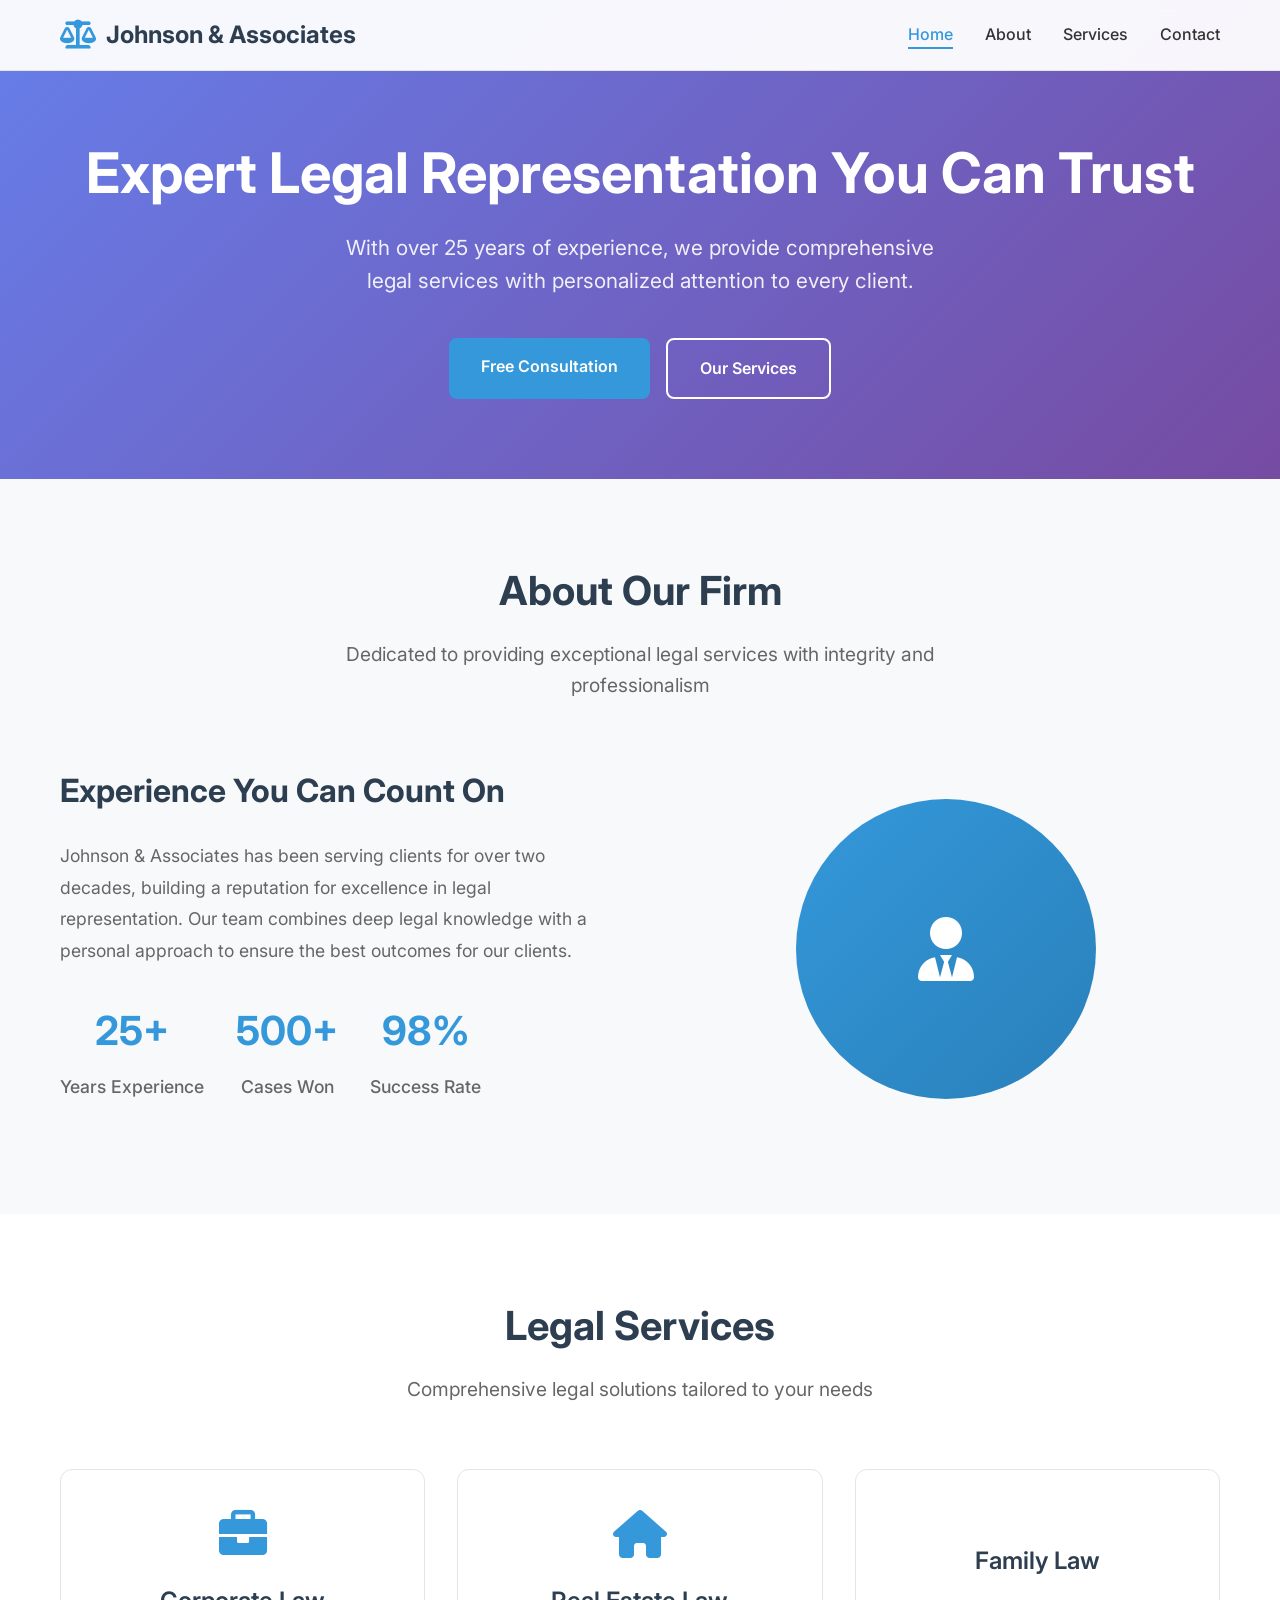
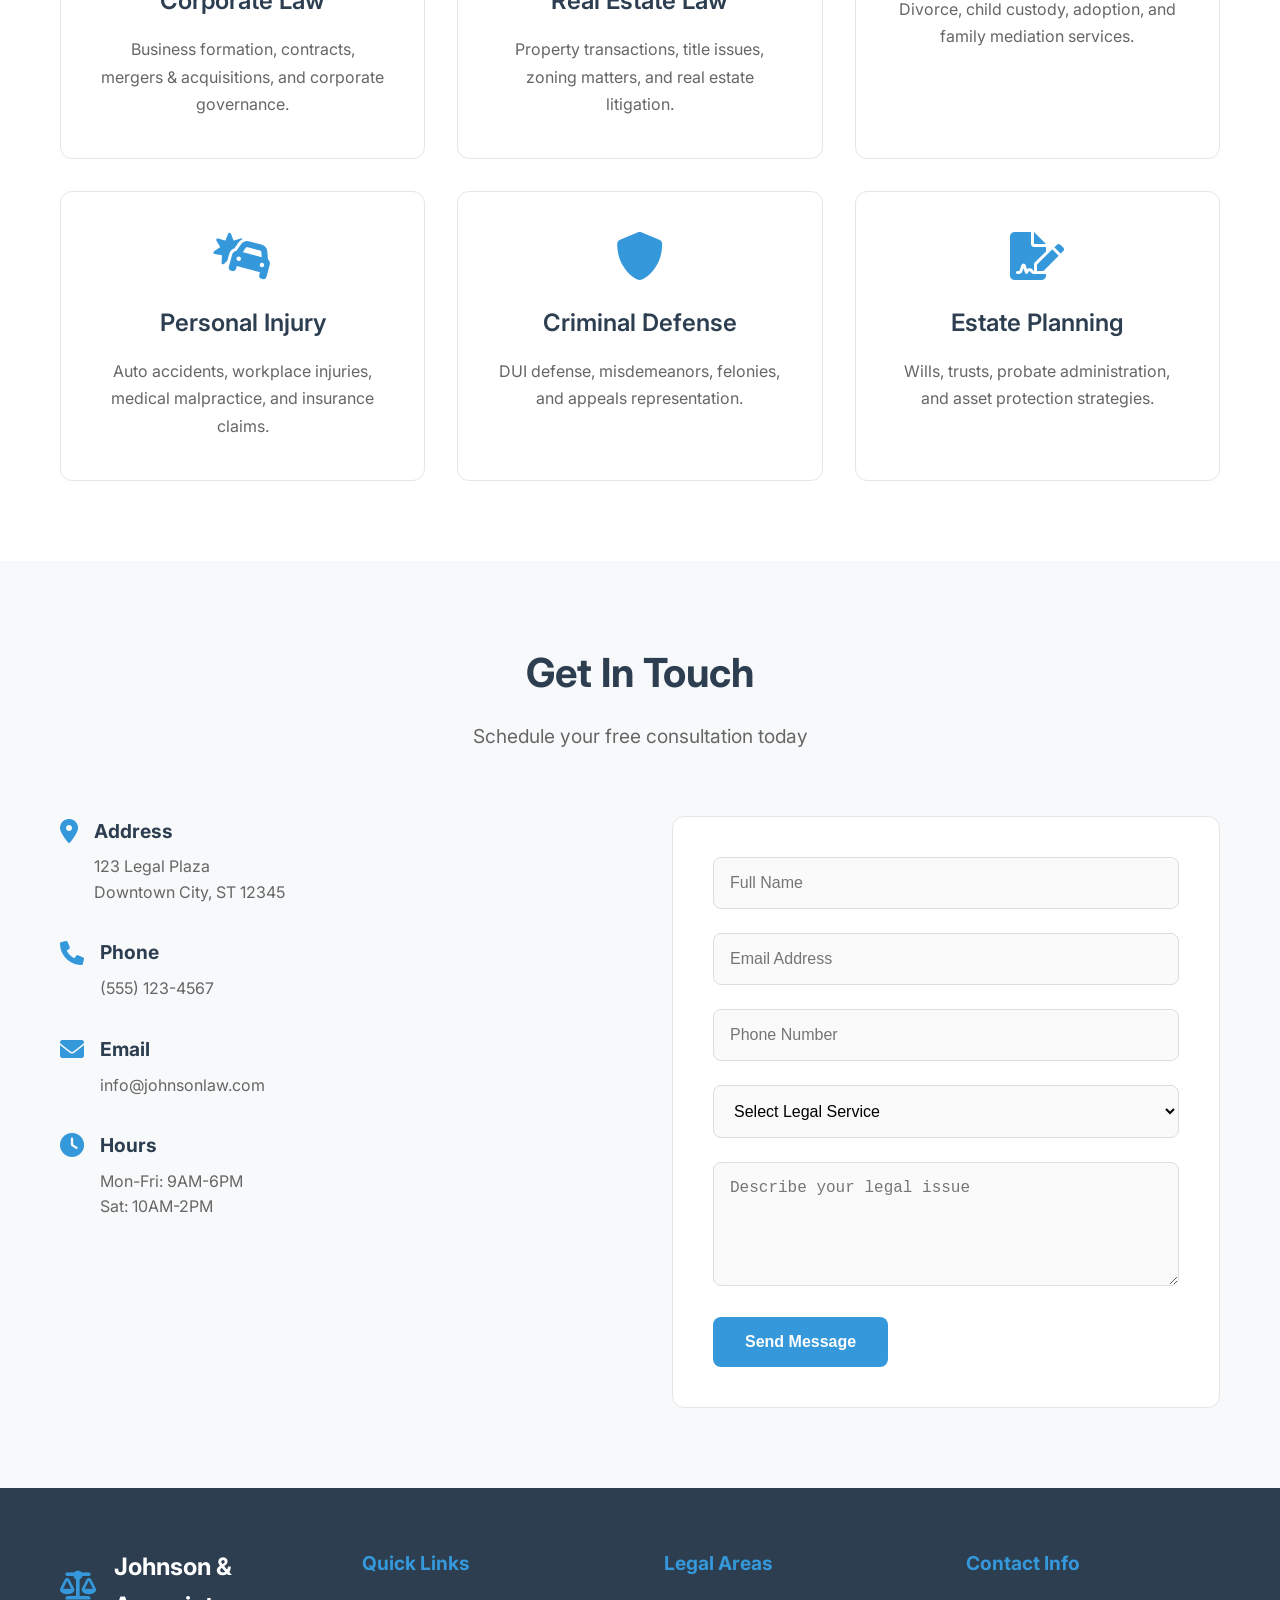
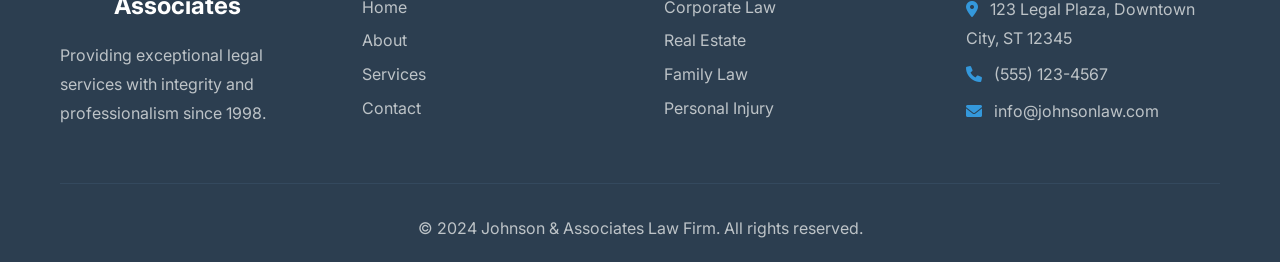
==== commit e0ee6497: "Merge 96194ab03d1db47a26849ae1288918366bb25fd1 into bcfb756697b550714613720489afd2727b34ea75" ====
--- a/index.html
+++ b/index.html
@@ -1,203 +1,238 @@
 <!DOCTYPE html>
 <html lang="en">
 <head>
-    <!-- Meta tags for proper document structure and responsive design -->
     <meta charset="UTF-8">
     <meta name="viewport" content="width=device-width, initial-scale=1.0">
-    
-    <!-- Page title for SEO and browser tab -->
-    <title>Thompson Legal - Professional Legal Services</title>
-    
-    <!-- External stylesheets -->
-    <link rel="stylesheet" href="css/style.css">
-    <!-- Google Fonts for professional typography -->
+    <title>Johnson & Associates Law Firm</title>
+    <link rel="stylesheet" href="styles.css">
     <link href="https://fonts.googleapis.com/css2?family=Inter:wght@300;400;500;600;700&display=swap" rel="stylesheet">
+    <link rel="stylesheet" href="https://cdnjs.cloudflare.com/ajax/libs/font-awesome/6.0.0/css/all.min.css">
 </head>
 <body>
-    <!-- HEADER SECTION: Main navigation and branding -->
+    <!-- Header -->
     <header class="header">
-        <nav class="nav">
-            <!-- Brand/Logo section -->
+        <div class="container">
             <div class="nav-brand">
-                <h2>Thompson Legal</h2>
-            </div>
-            
-            <!-- Main navigation menu -->
-            <ul class="nav-menu">
-                <li><a href="index.html" class="nav-link active">Home</a></li>
-                <li><a href="about.html" class="nav-link">About</a></li>
-                <li><a href="services.html" class="nav-link">Services</a></li>
-                <li><a href="contact.html" class="nav-link">Contact</a></li>
-            </ul>
-            
-            <!-- Mobile hamburger menu toggle -->
-            <div class="nav-toggle">
-                <span></span>
-                <span></span>
-                <span></span>
-            </div>
-        </nav>
+                <i class="fas fa-balance-scale"></i>
+                <span>Johnson & Associates</span>
+            </div>
+            <nav class="nav">
+                <ul class="nav-menu">
+                    <li><a href="#home" class="nav-link">Home</a></li>
+                    <li><a href="#about" class="nav-link">About</a></li>
+                    <li><a href="#services" class="nav-link">Services</a></li>
+                    <li><a href="#contact" class="nav-link">Contact</a></li>
+                </ul>
+                <div class="hamburger">
+                    <span></span>
+                    <span></span>
+                    <span></span>
+                </div>
+            </nav>
+        </div>
     </header>
 
-    <!-- MAIN CONTENT AREA -->
-    <main>
-        <!-- HERO SECTION: Primary call-to-action and value proposition -->
-        <section class="hero">
-            <div class="container">
-                <div class="hero-content">
-                    <!-- Main headline - should be compelling and clear -->
-                    <h1 class="hero-title">Experienced Legal Representation You Can Trust</h1>
-                    
-                    <!-- Supporting text that reinforces the value proposition -->
-                    <p class="hero-subtitle">Providing comprehensive legal services with integrity, dedication, and results-driven approach for over 15 years.</p>
-                    
-                    <!-- Call-to-action buttons for primary and secondary actions -->
-                    <div class="hero-actions">
-                        <a href="contact.html" class="btn-primary">Free Consultation</a>
-                        <a href="about.html" class="btn-secondary">Learn More</a>
-                    </div>
-                </div>
-            </div>
-        </section>
-
-        <!-- FEATURES SECTION: Key practice areas and services -->
-        <section class="features">
-            <div class="container">
-                <div class="features-grid">
-                    <!-- Personal Injury practice area -->
-                    <div class="feature">
-                        <h3>Personal Injury</h3>
-                        <p>Dedicated representation for accident victims seeking fair compensation and justice.</p>
-                    </div>
-                    
-                    <!-- Family Law practice area -->
-                    <div class="feature">
-                        <h3>Family Law</h3>
-                        <p>Compassionate guidance through divorce, custody, and family-related legal matters.</p>
-                    </div>
-                    
-                    <!-- Criminal Defense practice area -->
-                    <div class="feature">
-                        <h3>Criminal Defense</h3>
-                        <p>Aggressive defense strategies protecting your rights and freedom in criminal cases.</p>
-                    </div>
-                    
-                    <!-- Business Law practice area -->
-                    <div class="feature">
-                        <h3>Business Law</h3>
-                        <p>Comprehensive legal solutions for businesses of all sizes and industries.</p>
-                    </div>
-                </div>
-            </div>
-        </section>
-
-        <!-- ABOUT PREVIEW SECTION: Why choose this law firm -->
-        <section class="about-preview">
-            <div class="container">
-                <div class="about-content">
-                    <div class="about-text">
-                        <!-- Section headline -->
-                        <h2>Why Choose Thompson Legal?</h2>
-                        
-                        <!-- Main description paragraph -->
-                        <p>With over 15 years of experience in various areas of law, we provide personalized legal solutions tailored to your unique needs. Our commitment to excellence and client satisfaction has earned us a reputation as one of the most trusted law firms in the region.</p>
-                        
-                        <!-- Key differentiators list -->
-                        <ul class="about-points">
-                            <li>Proven track record of successful outcomes</li>
-                            <li>Personalized attention to every case</li>
-                            <li>Transparent communication throughout the process</li>
-                            <li>No fees unless we win your case</li>
-                        </ul>
-                        
-                        <!-- Link to detailed about page -->
-                        <a href="about.html" class="btn-primary">About Our Firm</a>
-                    </div>
-                </div>
-            </div>
-        </section>
-
-        <!-- TESTIMONIALS SECTION: Social proof and client reviews -->
-        <section class="testimonials">
-            <div class="container">
-                <!-- Section title -->
-                <h2 class="section-title">What Our Clients Say</h2>
-                
-                <div class="testimonials-grid">
-                    <!-- First testimonial - Personal Injury case -->
-                    <div class="testimonial">
-                        <p>"Thompson Legal provided exceptional service during my personal injury case. Their professionalism and dedication resulted in a settlement that exceeded my expectations."</p>
-                        <div class="testimonial-author">
-                            <strong>Sarah Johnson</strong>
-                            <span>Personal Injury Client</span>
-                        </div>
-                    </div>
-                    
-                    <!-- Second testimonial - Business Law case -->
-                    <div class="testimonial">
-                        <p>"The team handled my business formation with expertise and attention to detail. I couldn't be happier with the results and ongoing support."</p>
-                        <div class="testimonial-author">
-                            <strong>Michael Chen</strong>
-                            <span>Business Law Client</span>
-                        </div>
-                    </div>
-                </div>
-            </div>
-        </section>
-
-        <!-- CALL-TO-ACTION SECTION: Final conversion opportunity -->
-        <section class="cta">
-            <div class="container">
-                <div class="cta-content">
-                    <!-- Compelling headline for action -->
-                    <h2>Ready to Get Started?</h2>
-                    
-                    <!-- Supporting text to encourage contact -->
-                    <p>Contact us today for a free consultation and let us help you navigate your legal challenges.</p>
-                    
-                    <!-- Primary action button -->
-                    <a href="contact.html" class="btn-primary">Schedule Consultation</a>
-                </div>
-            </div>
-        </section>
-    </main>
-
-    <!-- FOOTER SECTION: Additional links and contact information -->
+    <!-- Hero Section -->
+    <section id="home" class="hero">
+        <div class="container">
+            <div class="hero-content">
+                <h1>Expert Legal Representation You Can Trust</h1>
+                <p>With over 25 years of experience, we provide comprehensive legal services with personalized attention to every client.</p>
+                <div class="hero-buttons">
+                    <a href="#contact" class="btn btn-primary">Free Consultation</a>
+                    <a href="#services" class="btn btn-secondary">Our Services</a>
+                </div>
+            </div>
+        </div>
+    </section>
+
+    <!-- About Section -->
+    <section id="about" class="about">
+        <div class="container">
+            <div class="section-header">
+                <h2>About Our Firm</h2>
+                <p>Dedicated to providing exceptional legal services with integrity and professionalism</p>
+            </div>
+            <div class="about-content">
+                <div class="about-text">
+                    <h3>Experience You Can Count On</h3>
+                    <p>Johnson & Associates has been serving clients for over two decades, building a reputation for excellence in legal representation. Our team combines deep legal knowledge with a personal approach to ensure the best outcomes for our clients.</p>
+                    <div class="stats">
+                        <div class="stat">
+                            <h4>25+</h4>
+                            <p>Years Experience</p>
+                        </div>
+                        <div class="stat">
+                            <h4>500+</h4>
+                            <p>Cases Won</p>
+                        </div>
+                        <div class="stat">
+                            <h4>98%</h4>
+                            <p>Success Rate</p>
+                        </div>
+                    </div>
+                </div>
+                <div class="about-image">
+                    <div class="placeholder-image">
+                        <i class="fas fa-user-tie"></i>
+                    </div>
+                </div>
+            </div>
+        </div>
+    </section>
+
+    <!-- Services Section -->
+    <section id="services" class="services">
+        <div class="container">
+            <div class="section-header">
+                <h2>Legal Services</h2>
+                <p>Comprehensive legal solutions tailored to your needs</p>
+            </div>
+            <div class="services-grid">
+                <div class="service-card">
+                    <i class="fas fa-briefcase"></i>
+                    <h3>Corporate Law</h3>
+                    <p>Business formation, contracts, mergers & acquisitions, and corporate governance.</p>
+                </div>
+                <div class="service-card">
+                    <i class="fas fa-home"></i>
+                    <h3>Real Estate Law</h3>
+                    <p>Property transactions, title issues, zoning matters, and real estate litigation.</p>
+                </div>
+                <div class="service-card">
+                    <i class="fas fa-family"></i>
+                    <h3>Family Law</h3>
+                    <p>Divorce, child custody, adoption, and family mediation services.</p>
+                </div>
+                <div class="service-card">
+                    <i class="fas fa-car-crash"></i>
+                    <h3>Personal Injury</h3>
+                    <p>Auto accidents, workplace injuries, medical malpractice, and insurance claims.</p>
+                </div>
+                <div class="service-card">
+                    <i class="fas fa-shield-alt"></i>
+                    <h3>Criminal Defense</h3>
+                    <p>DUI defense, misdemeanors, felonies, and appeals representation.</p>
+                </div>
+                <div class="service-card">
+                    <i class="fas fa-file-signature"></i>
+                    <h3>Estate Planning</h3>
+                    <p>Wills, trusts, probate administration, and asset protection strategies.</p>
+                </div>
+            </div>
+        </div>
+    </section>
+
+    <!-- Contact Section -->
+    <section id="contact" class="contact">
+        <div class="container">
+            <div class="section-header">
+                <h2>Get In Touch</h2>
+                <p>Schedule your free consultation today</p>
+            </div>
+            <div class="contact-content">
+                <div class="contact-info">
+                    <div class="contact-item">
+                        <i class="fas fa-map-marker-alt"></i>
+                        <div>
+                            <h4>Address</h4>
+                            <p>123 Legal Plaza<br>Downtown City, ST 12345</p>
+                        </div>
+                    </div>
+                    <div class="contact-item">
+                        <i class="fas fa-phone"></i>
+                        <div>
+                            <h4>Phone</h4>
+                            <p>(555) 123-4567</p>
+                        </div>
+                    </div>
+                    <div class="contact-item">
+                        <i class="fas fa-envelope"></i>
+                        <div>
+                            <h4>Email</h4>
+                            <p>info@johnsonlaw.com</p>
+                        </div>
+                    </div>
+                    <div class="contact-item">
+                        <i class="fas fa-clock"></i>
+                        <div>
+                            <h4>Hours</h4>
+                            <p>Mon-Fri: 9AM-6PM<br>Sat: 10AM-2PM</p>
+                        </div>
+                    </div>
+                </div>
+                <form class="contact-form">
+                    <div class="form-group">
+                        <input type="text" id="name" name="name" placeholder="Full Name" required>
+                    </div>
+                    <div class="form-group">
+                        <input type="email" id="email" name="email" placeholder="Email Address" required>
+                    </div>
+                    <div class="form-group">
+                        <input type="tel" id="phone" name="phone" placeholder="Phone Number">
+                    </div>
+                    <div class="form-group">
+                        <select id="service" name="service" required>
+                            <option value="">Select Legal Service</option>
+                            <option value="corporate">Corporate Law</option>
+                            <option value="real-estate">Real Estate Law</option>
+                            <option value="family">Family Law</option>
+                            <option value="personal-injury">Personal Injury</option>
+                            <option value="criminal">Criminal Defense</option>
+                            <option value="estate">Estate Planning</option>
+                        </select>
+                    </div>
+                    <div class="form-group">
+                        <textarea id="message" name="message" placeholder="Describe your legal issue" rows="5" required></textarea>
+                    </div>
+                    <button type="submit" class="btn btn-primary">Send Message</button>
+                </form>
+            </div>
+        </div>
+    </section>
+
+    <!-- Footer -->
     <footer class="footer">
         <div class="container">
             <div class="footer-content">
-                <!-- Brand section in footer -->
-                <div class="footer-section">
-                    <h3>Thompson Legal</h3>
-                    <p>Professional legal services with integrity and dedication.</p>
-                </div>
-                
-                <!-- Quick navigation links -->
+                <div class="footer-section">
+                    <div class="footer-brand">
+                        <i class="fas fa-balance-scale"></i>
+                        <span>Johnson & Associates</span>
+                    </div>
+                    <p>Providing exceptional legal services with integrity and professionalism since 1998.</p>
+                </div>
                 <div class="footer-section">
                     <h4>Quick Links</h4>
                     <ul>
-                        <li><a href="index.html">Home</a></li>
-                        <li><a href="about.html">About</a></li>
-                        <li><a href="services.html">Services</a></li>
-                        <li><a href="contact.html">Contact</a></li>
+                        <li><a href="#home">Home</a></li>
+                        <li><a href="#about">About</a></li>
+                        <li><a href="#services">Services</a></li>
+                        <li><a href="#contact">Contact</a></li>
                     </ul>
                 </div>
-                
-                <!-- Contact information -->
+                <div class="footer-section">
+                    <h4>Legal Areas</h4>
+                    <ul>
+                        <li><a href="#">Corporate Law</a></li>
+                        <li><a href="#">Real Estate</a></li>
+                        <li><a href="#">Family Law</a></li>
+                        <li><a href="#">Personal Injury</a></li>
+                    </ul>
+                </div>
                 <div class="footer-section">
                     <h4>Contact Info</h4>
-                    <p>123 Legal Street<br>City, State 12345<br>Phone: (555) 123-4567<br>Email: info@thompsonlegal.com</p>
-                </div>
-            </div>
-            
-            <!-- Copyright and legal disclaimer -->
+                    <p><i class="fas fa-map-marker-alt"></i> 123 Legal Plaza, Downtown City, ST 12345</p>
+                    <p><i class="fas fa-phone"></i> (555) 123-4567</p>
+                    <p><i class="fas fa-envelope"></i> info@johnsonlaw.com</p>
+                </div>
+            </div>
             <div class="footer-bottom">
-                <p>&copy; 2024 Thompson Legal. All rights reserved.</p>
+                <p>&copy; 2024 Johnson & Associates Law Firm. All rights reserved.</p>
             </div>
         </div>
     </footer>
 
-    <!-- JavaScript for interactive functionality -->
-    <script src="js/script.js"></script>
+    <script src="script.js"></script>
 </body>
 </html>
--- a/styles.css
+++ b/styles.css
@@ -0,0 +1,638 @@
+/* Reset and Base Styles */
+* {
+    margin: 0;
+    padding: 0;
+    box-sizing: border-box;
+}
+
+body {
+    font-family: 'Inter', sans-serif;
+    line-height: 1.6;
+    color: #333;
+    scroll-behavior: smooth;
+}
+
+.container {
+    max-width: 1200px;
+    margin: 0 auto;
+    padding: 0 20px;
+}
+
+/* Header */
+.header {
+    background: #fff;
+    position: fixed;
+    top: 0;
+    left: 0;
+    right: 0;
+    z-index: 1000;
+    padding: 1rem 0;
+    border-bottom: 1px solid #e5e5e5;
+    backdrop-filter: blur(10px);
+    background-color: rgba(255, 255, 255, 0.95);
+}
+
+.header .container {
+    display: flex;
+    justify-content: space-between;
+    align-items: center;
+}
+
+.nav-brand {
+    display: flex;
+    align-items: center;
+    gap: 10px;
+    font-size: 1.5rem;
+    font-weight: 700;
+    color: #2c3e50;
+}
+
+.nav-brand i {
+    color: #3498db;
+    font-size: 1.8rem;
+}
+
+.nav {
+    display: flex;
+    align-items: center;
+}
+
+.nav-menu {
+    display: flex;
+    list-style: none;
+    gap: 2rem;
+}
+
+.nav-link {
+    text-decoration: none;
+    color: #333;
+    font-weight: 500;
+    transition: color 0.3s ease;
+    position: relative;
+}
+
+.nav-link:hover {
+    color: #3498db;
+}
+
+.nav-link::after {
+    content: '';
+    position: absolute;
+    bottom: -5px;
+    left: 0;
+    width: 0;
+    height: 2px;
+    background-color: #3498db;
+    transition: width 0.3s ease;
+}
+
+.nav-link:hover::after {
+    width: 100%;
+}
+
+.hamburger {
+    display: none;
+    flex-direction: column;
+    cursor: pointer;
+    gap: 4px;
+}
+
+.hamburger span {
+    width: 25px;
+    height: 3px;
+    background-color: #333;
+    transition: 0.3s;
+}
+
+/* Hero Section */
+.hero {
+    background: linear-gradient(135deg, #667eea 0%, #764ba2 100%);
+    color: white;
+    padding: 140px 0 80px;
+    text-align: center;
+}
+
+.hero-content h1 {
+    font-size: 3.5rem;
+    font-weight: 700;
+    margin-bottom: 1.5rem;
+    line-height: 1.2;
+}
+
+.hero-content p {
+    font-size: 1.3rem;
+    margin-bottom: 2.5rem;
+    opacity: 0.9;
+    max-width: 600px;
+    margin-left: auto;
+    margin-right: auto;
+}
+
+.hero-buttons {
+    display: flex;
+    gap: 1rem;
+    justify-content: center;
+    flex-wrap: wrap;
+}
+
+/* Buttons */
+.btn {
+    display: inline-block;
+    padding: 1rem 2rem;
+    text-decoration: none;
+    border-radius: 8px;
+    font-weight: 600;
+    text-align: center;
+    transition: all 0.3s ease;
+    border: none;
+    cursor: pointer;
+    font-size: 1rem;
+}
+
+.btn-primary {
+    background-color: #3498db;
+    color: white;
+}
+
+.btn-primary:hover {
+    background-color: #2980b9;
+    transform: translateY(-2px);
+}
+
+.btn-secondary {
+    background-color: transparent;
+    color: white;
+    border: 2px solid white;
+}
+
+.btn-secondary:hover {
+    background-color: white;
+    color: #333;
+    transform: translateY(-2px);
+}
+
+/* Section Headers */
+.section-header {
+    text-align: center;
+    margin-bottom: 4rem;
+}
+
+.section-header h2 {
+    font-size: 2.5rem;
+    font-weight: 700;
+    color: #2c3e50;
+    margin-bottom: 1rem;
+}
+
+.section-header p {
+    font-size: 1.2rem;
+    color: #666;
+    max-width: 600px;
+    margin: 0 auto;
+}
+
+/* About Section */
+.about {
+    padding: 80px 0;
+    background-color: #f8f9fa;
+}
+
+.about-content {
+    display: grid;
+    grid-template-columns: 1fr 1fr;
+    gap: 4rem;
+    align-items: center;
+}
+
+.about-text h3 {
+    font-size: 2rem;
+    color: #2c3e50;
+    margin-bottom: 1.5rem;
+}
+
+.about-text p {
+    font-size: 1.1rem;
+    color: #666;
+    margin-bottom: 2rem;
+    line-height: 1.8;
+}
+
+.stats {
+    display: flex;
+    gap: 2rem;
+}
+
+.stat {
+    text-align: center;
+}
+
+.stat h4 {
+    font-size: 2.5rem;
+    color: #3498db;
+    font-weight: 700;
+    margin-bottom: 0.5rem;
+}
+
+.stat p {
+    color: #666;
+    font-weight: 500;
+}
+
+.about-image {
+    display: flex;
+    justify-content: center;
+}
+
+.placeholder-image {
+    width: 300px;
+    height: 300px;
+    background: linear-gradient(135deg, #3498db, #2980b9);
+    border-radius: 50%;
+    display: flex;
+    align-items: center;
+    justify-content: center;
+    color: white;
+    font-size: 4rem;
+}
+
+/* Services Section */
+.services {
+    padding: 80px 0;
+}
+
+.services-grid {
+    display: grid;
+    grid-template-columns: repeat(auto-fit, minmax(350px, 1fr));
+    gap: 2rem;
+}
+
+.service-card {
+    padding: 2.5rem;
+    background: white;
+    border-radius: 12px;
+    text-align: center;
+    transition: all 0.3s ease;
+    border: 1px solid #e5e5e5;
+    position: relative;
+    overflow: hidden;
+}
+
+.service-card::before {
+    content: '';
+    position: absolute;
+    top: 0;
+    left: 0;
+    right: 0;
+    height: 4px;
+    background: linear-gradient(90deg, #3498db, #2980b9);
+    transform: scaleX(0);
+    transition: transform 0.3s ease;
+}
+
+.service-card:hover::before {
+    transform: scaleX(1);
+}
+
+.service-card:hover {
+    transform: translateY(-8px);
+    box-shadow: 0 20px 40px rgba(0, 0, 0, 0.1);
+}
+
+.service-card i {
+    font-size: 3rem;
+    color: #3498db;
+    margin-bottom: 1.5rem;
+}
+
+.service-card h3 {
+    font-size: 1.5rem;
+    color: #2c3e50;
+    margin-bottom: 1rem;
+    font-weight: 600;
+}
+
+.service-card p {
+    color: #666;
+    line-height: 1.7;
+}
+
+/* Contact Section */
+.contact {
+    padding: 80px 0;
+    background-color: #f8f9fa;
+}
+
+.contact-content {
+    display: grid;
+    grid-template-columns: 1fr 1fr;
+    gap: 4rem;
+}
+
+.contact-info {
+    display: flex;
+    flex-direction: column;
+    gap: 2rem;
+}
+
+.contact-item {
+    display: flex;
+    align-items: flex-start;
+    gap: 1rem;
+}
+
+.contact-item i {
+    font-size: 1.5rem;
+    color: #3498db;
+    margin-top: 0.2rem;
+}
+
+.contact-item h4 {
+    color: #2c3e50;
+    font-size: 1.2rem;
+    margin-bottom: 0.5rem;
+}
+
+.contact-item p {
+    color: #666;
+    margin: 0;
+}
+
+.contact-form {
+    background: white;
+    padding: 2.5rem;
+    border-radius: 12px;
+    border: 1px solid #e5e5e5;
+}
+
+.form-group {
+    margin-bottom: 1.5rem;
+}
+
+.form-group input,
+.form-group select,
+.form-group textarea {
+    width: 100%;
+    padding: 1rem;
+    border: 1px solid #ddd;
+    border-radius: 8px;
+    font-size: 1rem;
+    transition: border-color 0.3s ease;
+    background-color: #fafafa;
+}
+
+.form-group input:focus,
+.form-group select:focus,
+.form-group textarea:focus {
+    outline: none;
+    border-color: #3498db;
+    background-color: white;
+}
+
+.form-group textarea {
+    resize: vertical;
+    min-height: 120px;
+}
+
+/* Footer */
+.footer {
+    background-color: #2c3e50;
+    color: white;
+    padding: 60px 0 20px;
+}
+
+.footer-content {
+    display: grid;
+    grid-template-columns: repeat(auto-fit, minmax(250px, 1fr));
+    gap: 3rem;
+    margin-bottom: 3rem;
+}
+
+.footer-brand {
+    display: flex;
+    align-items: center;
+    gap: 10px;
+    font-size: 1.5rem;
+    font-weight: 700;
+    margin-bottom: 1rem;
+}
+
+.footer-brand i {
+    color: #3498db;
+    font-size: 1.8rem;
+}
+
+.footer-section h4 {
+    color: #3498db;
+    margin-bottom: 1rem;
+    font-size: 1.2rem;
+}
+
+.footer-section ul {
+    list-style: none;
+}
+
+.footer-section ul li {
+    margin-bottom: 0.5rem;
+}
+
+.footer-section ul li a {
+    color: #bdc3c7;
+    text-decoration: none;
+    transition: color 0.3s ease;
+}
+
+.footer-section ul li a:hover {
+    color: #3498db;
+}
+
+.footer-section p {
+    color: #bdc3c7;
+    line-height: 1.8;
+    margin-bottom: 0.5rem;
+}
+
+.footer-section i {
+    color: #3498db;
+    margin-right: 8px;
+}
+
+.footer-bottom {
+    border-top: 1px solid #34495e;
+    padding-top: 2rem;
+    text-align: center;
+    color: #bdc3c7;
+}
+
+/* Responsive Design */
+@media (max-width: 968px) {
+    .nav-menu {
+        position: fixed;
+        top: 80px;
+        left: -100%;
+        width: 100%;
+        height: calc(100vh - 80px);
+        background-color: white;
+        flex-direction: column;
+        justify-content: flex-start;
+        align-items: center;
+        padding-top: 3rem;
+        transition: left 0.3s ease;
+    }
+
+    .nav-menu.active {
+        left: 0;
+    }
+
+    .hamburger {
+        display: flex;
+    }
+
+    .hamburger.active span:nth-child(1) {
+        transform: rotate(45deg) translate(5px, 5px);
+    }
+
+    .hamburger.active span:nth-child(2) {
+        opacity: 0;
+    }
+
+    .hamburger.active span:nth-child(3) {
+        transform: rotate(-45deg) translate(7px, -6px);
+    }
+
+    .hero-content h1 {
+        font-size: 2.5rem;
+    }
+
+    .about-content {
+        grid-template-columns: 1fr;
+        text-align: center;
+    }
+
+    .stats {
+        justify-content: center;
+    }
+
+    .contact-content {
+        grid-template-columns: 1fr;
+    }
+
+    .hero-buttons {
+        flex-direction: column;
+        align-items: center;
+    }
+
+    .btn {
+        width: 100%;
+        max-width: 300px;
+    }
+}
+
+@media (max-width: 768px) {
+    .hero-content h1 {
+        font-size: 2rem;
+    }
+
+    .hero-content p {
+        font-size: 1.1rem;
+    }
+
+    .section-header h2 {
+        font-size: 2rem;
+    }
+
+    .services-grid {
+        grid-template-columns: 1fr;
+    }
+
+    .stats {
+        flex-direction: column;
+        gap: 1rem;
+    }
+
+    .placeholder-image {
+        width: 200px;
+        height: 200px;
+        font-size: 3rem;
+    }
+}
+
+@media (max-width: 480px) {
+    .container {
+        padding: 0 15px;
+    }
+
+    .hero {
+        padding: 120px 0 60px;
+    }
+
+    .hero-content h1 {
+        font-size: 1.8rem;
+    }
+
+    .about,
+    .services,
+    .contact {
+        padding: 60px 0;
+    }
+
+    .service-card,
+    .contact-form {
+        padding: 1.5rem;
+    }
+
+    .footer {
+        padding: 40px 0 20px;
+    }
+
+    .footer-content {
+        grid-template-columns: 1fr;
+        gap: 2rem;
+        text-align: center;
+    }
+}
+
+/* Smooth Animations */
+@keyframes fadeInUp {
+    from {
+        opacity: 0;
+        transform: translateY(30px);
+    }
+    to {
+        opacity: 1;
+        transform: translateY(0);
+    }
+}
+
+.hero-content {
+    animation: fadeInUp 1s ease-out;
+}
+
+/* Scroll to top button (will be added via JS) */
+.scroll-to-top {
+    position: fixed;
+    bottom: 30px;
+    right: 30px;
+    background-color: #3498db;
+    color: white;
+    width: 50px;
+    height: 50px;
+    border-radius: 50%;
+    display: flex;
+    align-items: center;
+    justify-content: center;
+    text-decoration: none;
+    opacity: 0;
+    visibility: hidden;
+    transition: all 0.3s ease;
+    z-index: 1000;
+}
+
+.scroll-to-top.visible {
+    opacity: 1;
+    visibility: visible;
+}
+
+.scroll-to-top:hover {
+    background-color: #2980b9;
+    transform: translateY(-3px);
+}
